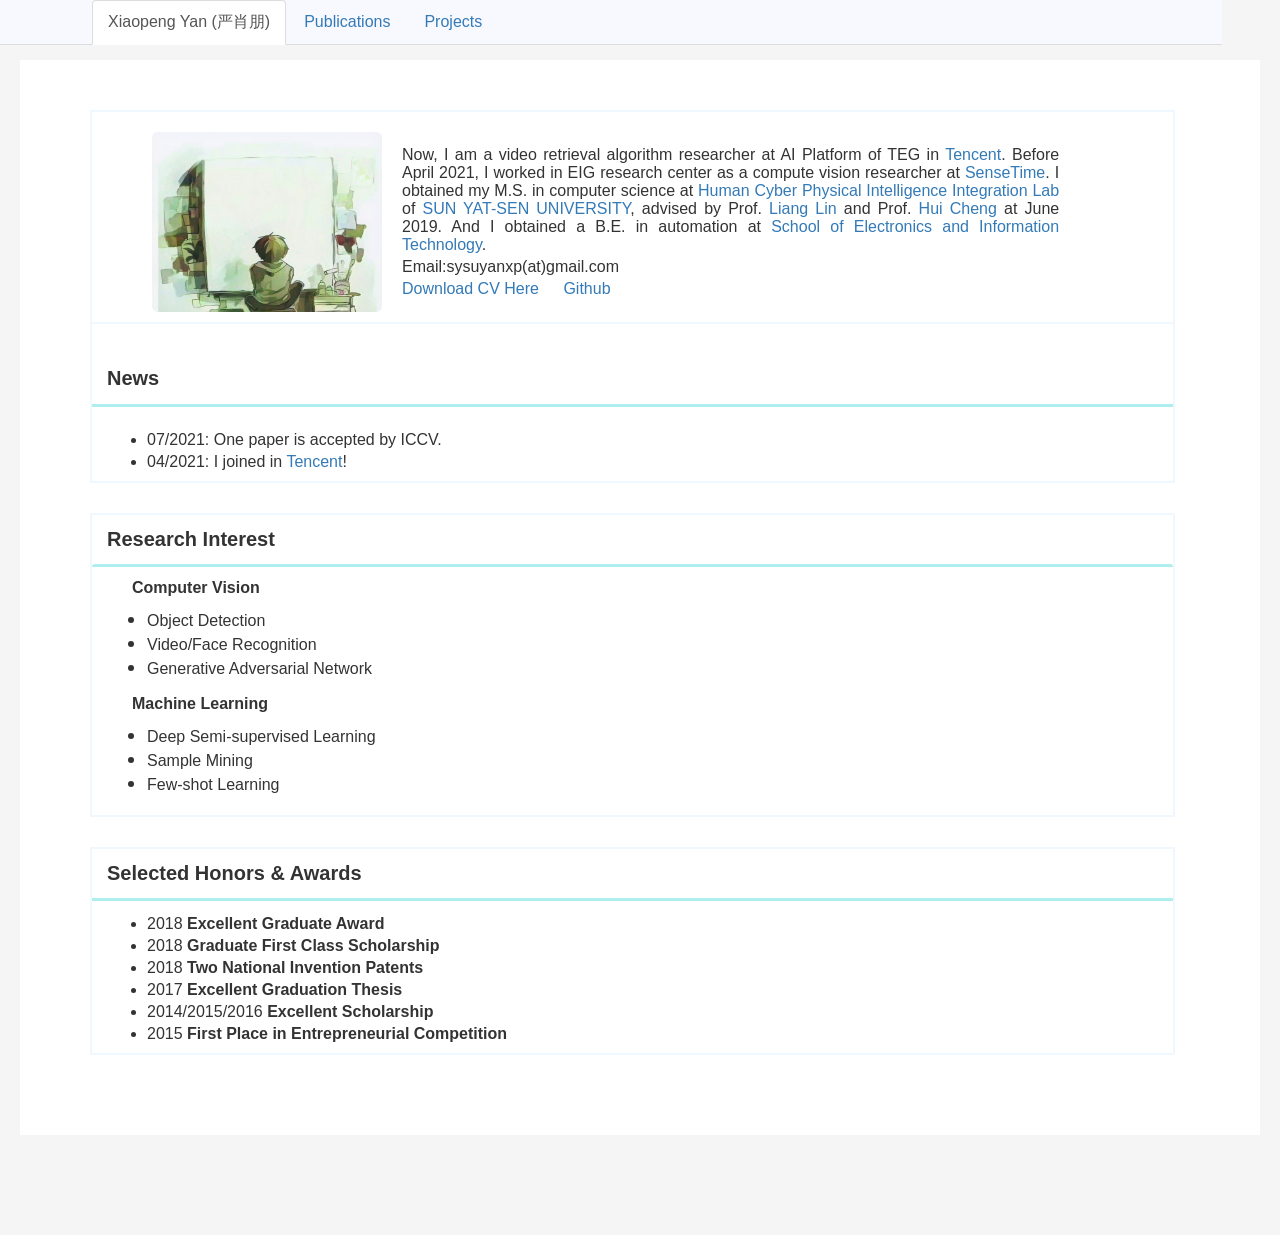
==== index.html @ 31ec078e "Update index.html" ====
<!DOCTYPE html>
<!-- saved from url=(0051)http://getbootstrap.com/examples/navbar-fixed-top/# -->
<html>
<head>
<meta http-equiv="Content-Type" content="text/html; charset=utf-8">
<meta name="baidu-site-verification" content="codeva-Ey59HhZwY2" />
<title>Xiaopeng Yan (严肖朋) | 中山大学 </title>
<meta name="description" content="Xiaopeng Yan's Homepage">
 <meta name="keyword" content="严肖朋,Xiaopeng Yan,yanxp,yan xiaopeng">

<link rel="stylesheet" href="bootstrap/css/bootstrap.min.css">
<link rel="stylesheet" href="bootstrap/css/bootstrap.css">
<script src="jquery/jquery-1.9.1.min.js"></script>
<script type="text/javascript" src="bootstrap/js/bootstrap.js"></script>

<style type="text/css">  

body {
            font-family: Geneva, Arial, Helvetica, sans-serif;
            font-size: 16px;
            background-color: #f5f5f5;
        }



.Bar_Div{
	background-color: #F8F8FF; position: fixed; z-index: 99; width: 100%; margin-left: -10%;
}

p{
	text-align:justify; 
}

.panel-heading {
	font-family: Geneva, Arial, Helvetica, sans-serif;
    color: inherit;
    font-weight: 600;
    
    font-size: 20px;
 }
 .second-heading {
	font-family: Geneva, Arial, Helvetica, sans-serif;
    color: inherit;
    font-weight: 550;
    font-size: 16px;
    margin-bottom: 10px;
 }
 .Text-context {
	font-family: Geneva, Arial, Helvetica, sans-serif;
    color: inherit;
    font-weight: 500;
    font-size: 16px;
	
	line-height: 18px;
	margin:4px auto 0 auto;
 }
 
 .li_style{
	line-height:18px;
	
 }

</style>
<script>
var _hmt = _hmt || [];
(function() {
  var hm = document.createElement("script");
  hm.src = "https://hm.baidu.com/hm.js?98402e3a332476e31e16060029bd8945";
  var s = document.getElementsByTagName("script")[0]; 
  s.parentNode.insertBefore(hm, s);
})();
</script>
</head>
<body>



<div class="container">
	<!-- 导航栏 -->
	<div class="Bar_Div">
		<ul class="nav nav-tabs" >
			<li id='nav-bar-1' style="width: 150px; ">&nbsp&nbsp&nbsp&nbsp</li>
			<li id='nav-bar-1' class="active"><a href="index.html"> Xiaopeng Yan (严肖朋) </a></li>
			<li id='nav-bar-2' class=""><a href="Publication.html">Publications</a></li>
			<li id='nav-bar-3' class=""><a href="Project.html">Projects</a></li>
		</ul>
	</div>
	
	<div class="row clearfix" style=" background-color: white;margin:60px -50px 100px -50px;">
		<div class="col-md-12 column" style=" background-color: white;padding:50px 100px 50px 50px;">
			
			<div class="row clearfix" style="margin-left:20px; margin-bottom:30px; float: left; border: solid 2px #F0F8FF;">
				
				<div class="col-md-12 column" style="float: left;">
					
					</ul>
					<ul style="float: left; margin-top:20px;">
						<li style="list-style-type: none; float: left; margin-left: 5px;">
						<img src="./imgs/yanxp_pic_1.jpg" 
						     class="img-rounded" style="width: 230px; height: 180px;">
						</li>
						<li style="list-style-type: none; float: left;width:65%;margin-left: 20px;margin-top: 10px;">
						<p class="Text-context">
						 Now, I am a video retrieval algorithm researcher at AI Platform of TEG in <a href="https://www.tencent.com/">Tencent</a>. Before April 2021, I worked in EIG research center as a compute vision researcher at <a href="https://www.sensetime.com/">SenseTime</a>. I obtained my M.S. in computer science at <a href="http://www.sysu-hcp.net/home/">Human Cyber Physical Intelligence Integration Lab</a> of <a href="http://www.sysu.edu.cn" > SUN YAT-SEN UNIVERSITY</a>, advised by Prof. <a href="http://www.linliang.net/">Liang Lin</a> and Prof. <a href="http://sdcs.sysu.edu.cn/content/2504">Hui Cheng</a> at June 2019. And I obtained a B.E. in automation at <a href="http://seit.sysu.edu.cn/">School of Electronics and Information Technology</a>.
						</p>
						<p class="Text-context">Email:sysuyanxp(at)gmail.com</p>
						<!-- <p class="Text-context">Email: zhurui10(at)jd.com</p> -->
						<p class="Text-context">
						<a href="./files/CV_XiaopengYan.pdf"><span>Download CV Here</span></a>
						<a href="https://github.com/yanxp"><span style="margin-left: 20px;">Github</span></a>
						</p>
						</li>
					</ul>
				</div>
			</div>
			
			<!-- News -->
			<div class="row clearfix" style="margin-left:20px; margin-bottom:30px;  border: solid 2px #F0F8FF;">
				<div class="col-md-12 column panel-heading" style="width: 930px;">News</div>
				
				<div class="col-md-12 column" style=" border-top:3px solid #AFEEEE;">
					<ul style="float: left; margin-top:20px;">

						<li class="li_style"><p class="Text-context" >07/2021: One paper is accepted by ICCV.</li>
						<li class="li_style"><p class="Text-context" >04/2021: I joined in  <a href="www.tencent.com"> Tencent</a>!</li>

					</ul>
					
				</div>
			</div>
			
			<!-- Research Interest -->
			<div class="row clearfix" style="margin-left:20px; margin-bottom:30px; border: solid 2px #F0F8FF;">
				<div class="col-md-12 column panel-heading" style="width: 930px;">Research Interest</div>
				
				<div class="col-md-12 column panel-heading" style=" border-top:3px solid #AFEEEE;">
				
					<ul>
					<!-- Computer Vision -->
						<p class="second-heading" style="margin-left: -15px;">Computer Vision</p>
						<li class="li_style"><p class="Text-context">Object Detection</p></li>
						<li class="li_style"><p class="Text-context">Video/Face Recognition</p></li>
						<li class="li_style"><p class="Text-context">Generative Adversarial Network</p></li>
					</ul>
					<!-- Machine Learning -->
					<ul style="margin-top: -20px;">
						<p class="second-heading" style="margin-top:35px; margin-left: -15px;">Machine Learning</p>
						<li class="li_style"><p class="Text-context">Deep Semi-supervised Learning</p></li>
						<li class="li_style"><p class="Text-context">Sample Mining</p></li>
						<li class="li_style"><p class="Text-context">Few-shot Learning</p></li>
					</ul>
				</div>
			</div>
			
			
			
			<!-- Selected Honors & Awards -->
			<div class="row clearfix" style="margin-left:20px; margin-bottom:30px; border: solid 2px #F0F8FF;">
				<div class="col-md-12 column panel-heading" style="width: 930px;">Selected Honors & Awards</div>
				
				<div class="col-md-12 column" style=" border-top:3px solid #AFEEEE;">
					<ul style="float: left;margin-top: 10px;">
			
						<li class="li_style"><p class="Text-context" >2018 <b>Excellent Graduate Award</b></p></li>
						<li class="li_style"><p class="Text-context" >2018 <b>Graduate First Class Scholarship</b></p></li>
						<li class="li_style"><p class="Text-context" >2018 <b>Two National Invention Patents</b></p></li>
						<li class="li_style"><p class="Text-context" >2017 <b>Excellent Graduation Thesis</b></p></li>
						<li class="li_style"><p class="Text-context" >2014/2015/2016 <b>Excellent Scholarship</b></p></li>	
						<li class="li_style"><p class="Text-context" >2015 <b>First Place in Entrepreneurial Competition</b></p></li>	

					</ul>
				</div>
			</div>
			
		</div>
	</div>
</div>

</body>
</html>
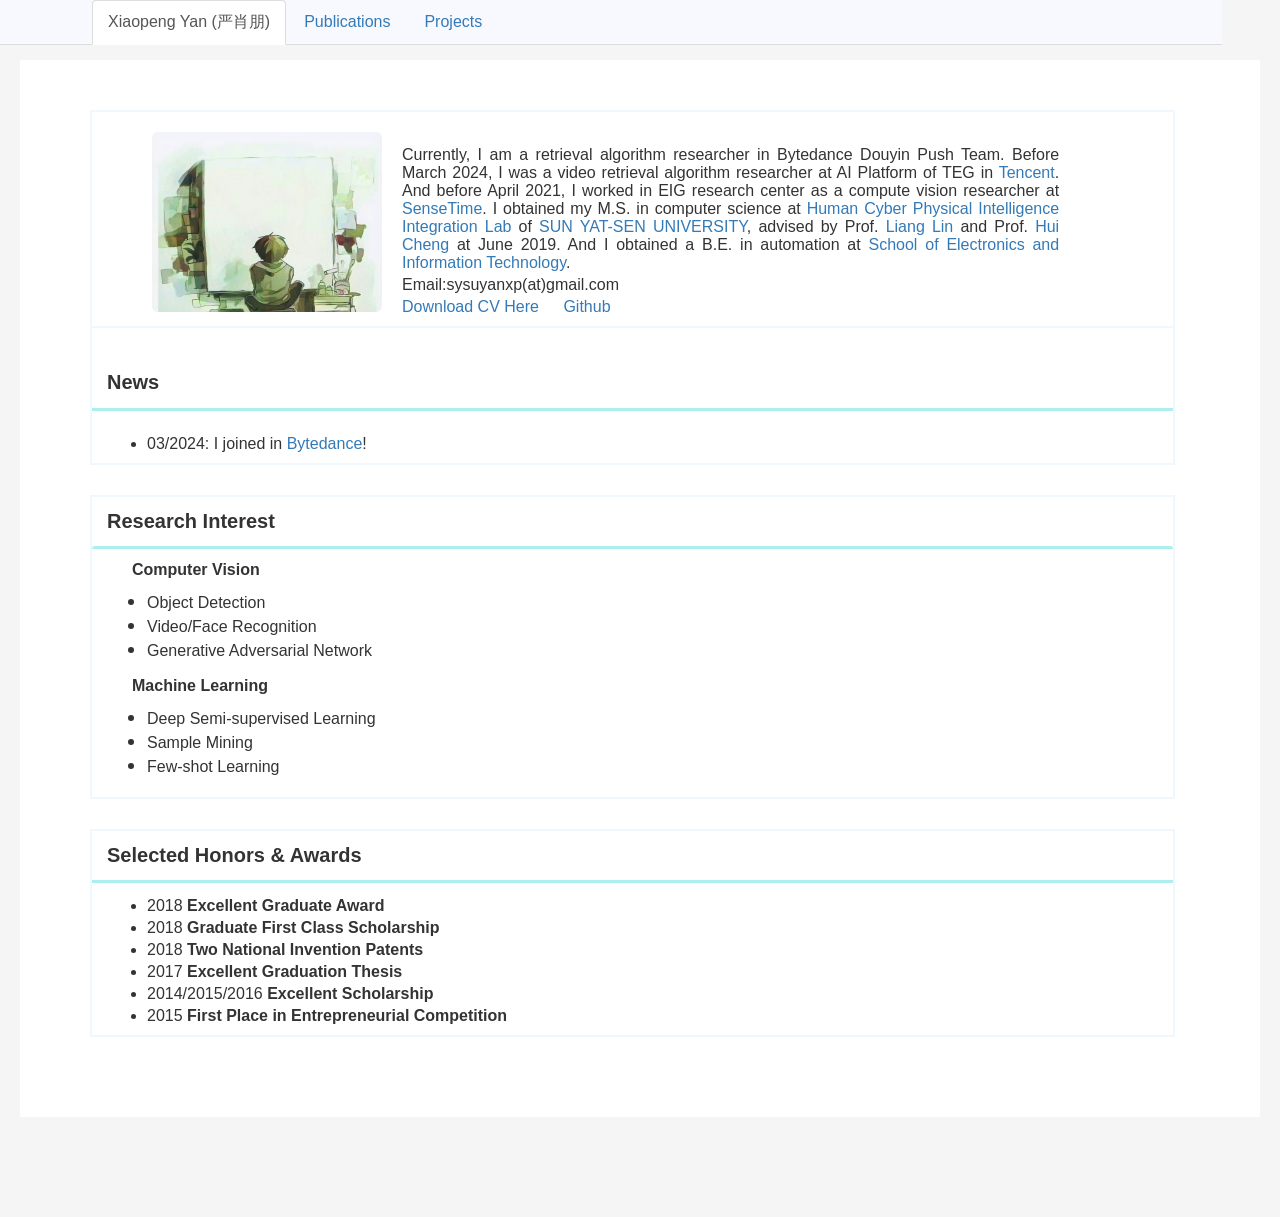
==== commit fc77aafb: "bytedance" ====
--- a/index.html
+++ b/index.html
@@ -102,7 +102,7 @@
 						</li>
 						<li style="list-style-type: none; float: left;width:65%;margin-left: 20px;margin-top: 10px;">
 						<p class="Text-context">
-						 Now, I am a video retrieval algorithm researcher at AI Platform of TEG in <a href="https://www.tencent.com/">Tencent</a>. Before April 2021, I worked in EIG research center as a compute vision researcher at <a href="https://www.sensetime.com/">SenseTime</a>. I obtained my M.S. in computer science at <a href="http://www.sysu-hcp.net/home/">Human Cyber Physical Intelligence Integration Lab</a> of <a href="http://www.sysu.edu.cn" > SUN YAT-SEN UNIVERSITY</a>, advised by Prof. <a href="http://www.linliang.net/">Liang Lin</a> and Prof. <a href="http://sdcs.sysu.edu.cn/content/2504">Hui Cheng</a> at June 2019. And I obtained a B.E. in automation at <a href="http://seit.sysu.edu.cn/">School of Electronics and Information Technology</a>.
+						 Currently, I am a retrieval algorithm researcher in Bytedance Douyin Push Team.  Before March 2024, I was a video retrieval algorithm researcher at AI Platform of TEG in <a href="https://www.tencent.com/">Tencent</a>. And before April 2021, I worked in EIG research center as a compute vision researcher at <a href="https://www.sensetime.com/">SenseTime</a>. I obtained my M.S. in computer science at <a href="http://www.sysu-hcp.net/home/">Human Cyber Physical Intelligence Integration Lab</a> of <a href="http://www.sysu.edu.cn" > SUN YAT-SEN UNIVERSITY</a>, advised by Prof. <a href="http://www.linliang.net/">Liang Lin</a> and Prof. <a href="http://sdcs.sysu.edu.cn/content/2504">Hui Cheng</a> at June 2019. And I obtained a B.E. in automation at <a href="http://seit.sysu.edu.cn/">School of Electronics and Information Technology</a>.
 						</p>
 						<p class="Text-context">Email:sysuyanxp(at)gmail.com</p>
 						<!-- <p class="Text-context">Email: zhurui10(at)jd.com</p> -->
@@ -122,8 +122,7 @@
 				<div class="col-md-12 column" style=" border-top:3px solid #AFEEEE;">
 					<ul style="float: left; margin-top:20px;">
 
-						<li class="li_style"><p class="Text-context" >07/2021: One paper is accepted by ICCV.</li>
-						<li class="li_style"><p class="Text-context" >04/2021: I joined in  <a href="www.tencent.com"> Tencent</a>!</li>
+						<li class="li_style"><p class="Text-context" >03/2024: I joined in  <a href="www.tencent.com"> Bytedance</a>!</li>
 
 					</ul>
 					
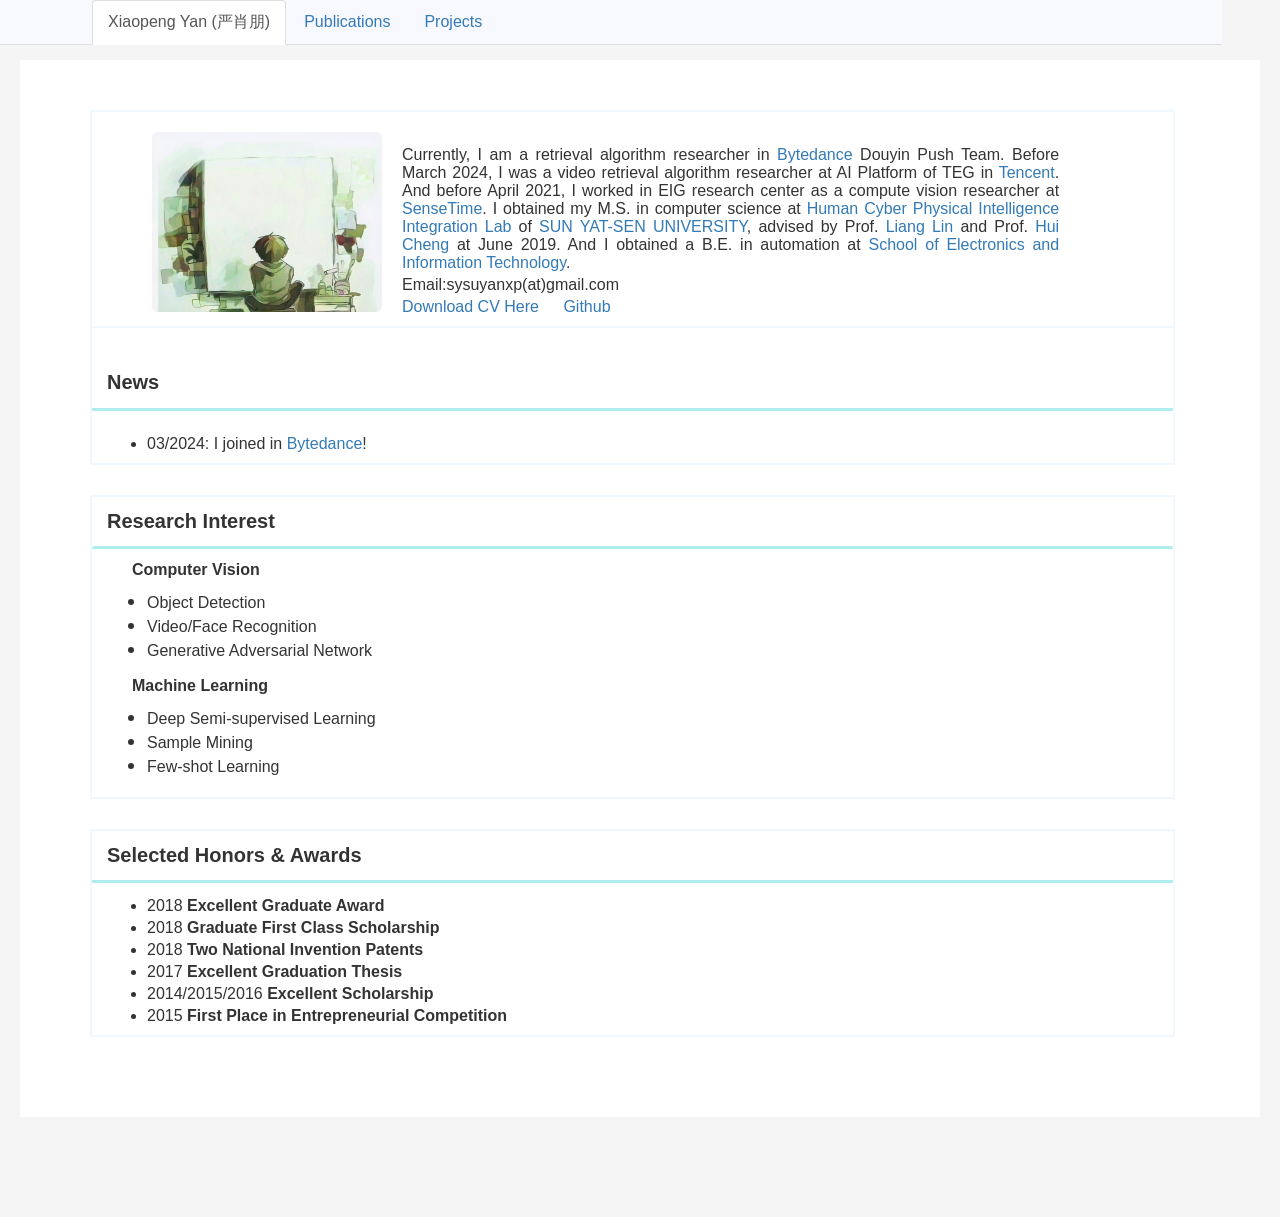
==== commit 93e58bb9: "Update index.html" ====
--- a/index.html
+++ b/index.html
@@ -102,7 +102,7 @@
 						</li>
 						<li style="list-style-type: none; float: left;width:65%;margin-left: 20px;margin-top: 10px;">
 						<p class="Text-context">
-						 Currently, I am a retrieval algorithm researcher in Bytedance Douyin Push Team.  Before March 2024, I was a video retrieval algorithm researcher at AI Platform of TEG in <a href="https://www.tencent.com/">Tencent</a>. And before April 2021, I worked in EIG research center as a compute vision researcher at <a href="https://www.sensetime.com/">SenseTime</a>. I obtained my M.S. in computer science at <a href="http://www.sysu-hcp.net/home/">Human Cyber Physical Intelligence Integration Lab</a> of <a href="http://www.sysu.edu.cn" > SUN YAT-SEN UNIVERSITY</a>, advised by Prof. <a href="http://www.linliang.net/">Liang Lin</a> and Prof. <a href="http://sdcs.sysu.edu.cn/content/2504">Hui Cheng</a> at June 2019. And I obtained a B.E. in automation at <a href="http://seit.sysu.edu.cn/">School of Electronics and Information Technology</a>.
+						 Currently, I am a retrieval algorithm researcher in <a href="https://www.bytedance.com/">Bytedance</a> Douyin Push Team.  Before March 2024, I was a video retrieval algorithm researcher at AI Platform of TEG in <a href="https://www.tencent.com/">Tencent</a>. And before April 2021, I worked in EIG research center as a compute vision researcher at <a href="https://www.sensetime.com/">SenseTime</a>. I obtained my M.S. in computer science at <a href="http://www.sysu-hcp.net/home/">Human Cyber Physical Intelligence Integration Lab</a> of <a href="http://www.sysu.edu.cn" > SUN YAT-SEN UNIVERSITY</a>, advised by Prof. <a href="http://www.linliang.net/">Liang Lin</a> and Prof. <a href="http://sdcs.sysu.edu.cn/content/2504">Hui Cheng</a> at June 2019. And I obtained a B.E. in automation at <a href="http://seit.sysu.edu.cn/">School of Electronics and Information Technology</a>.
 						</p>
 						<p class="Text-context">Email:sysuyanxp(at)gmail.com</p>
 						<!-- <p class="Text-context">Email: zhurui10(at)jd.com</p> -->
@@ -122,7 +122,7 @@
 				<div class="col-md-12 column" style=" border-top:3px solid #AFEEEE;">
 					<ul style="float: left; margin-top:20px;">
 
-						<li class="li_style"><p class="Text-context" >03/2024: I joined in  <a href="www.tencent.com"> Bytedance</a>!</li>
+						<li class="li_style"><p class="Text-context" >03/2024: I joined in  <a href="https://www.bytedance.com/"> Bytedance</a>!</li>
 
 					</ul>
 					
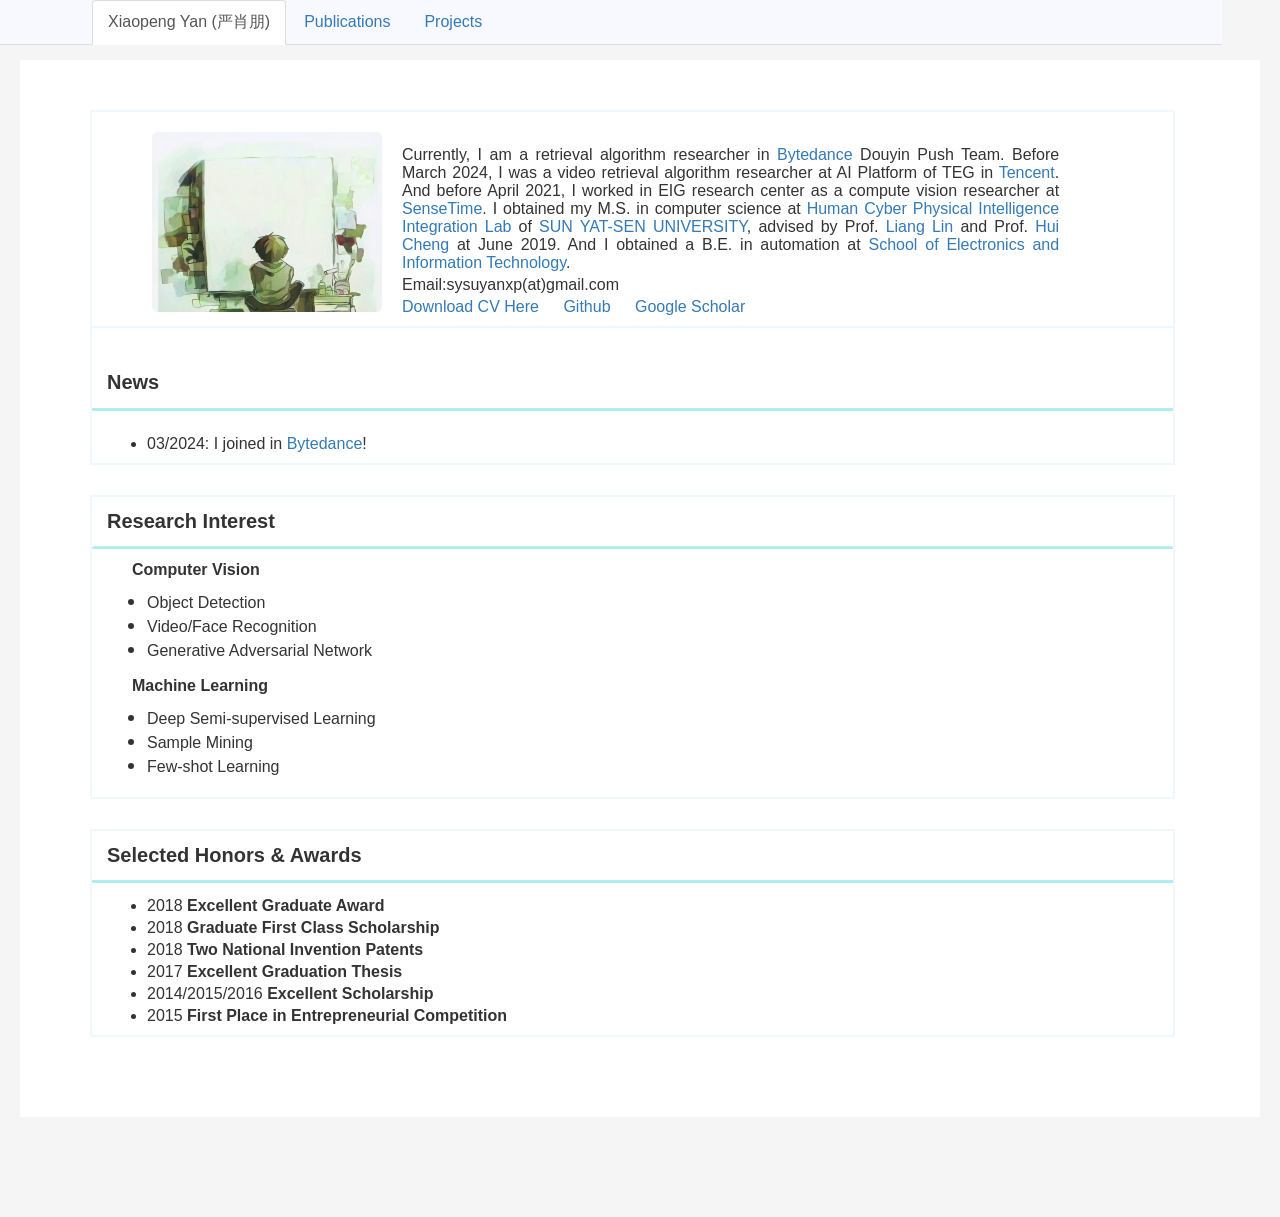
==== commit 9ec0c3fa: "Update index.html" ====
--- a/index.html
+++ b/index.html
@@ -109,6 +109,7 @@
 						<p class="Text-context">
 						<a href="./files/CV_XiaopengYan.pdf"><span>Download CV Here</span></a>
 						<a href="https://github.com/yanxp"><span style="margin-left: 20px;">Github</span></a>
+						<a href="https://scholar.google.com/citations?user=dwSBmqkAAAAJ&hl=zh-TW"><span style="margin-left: 20px;">Google Scholar</span></a>
 						</p>
 						</li>
 					</ul>
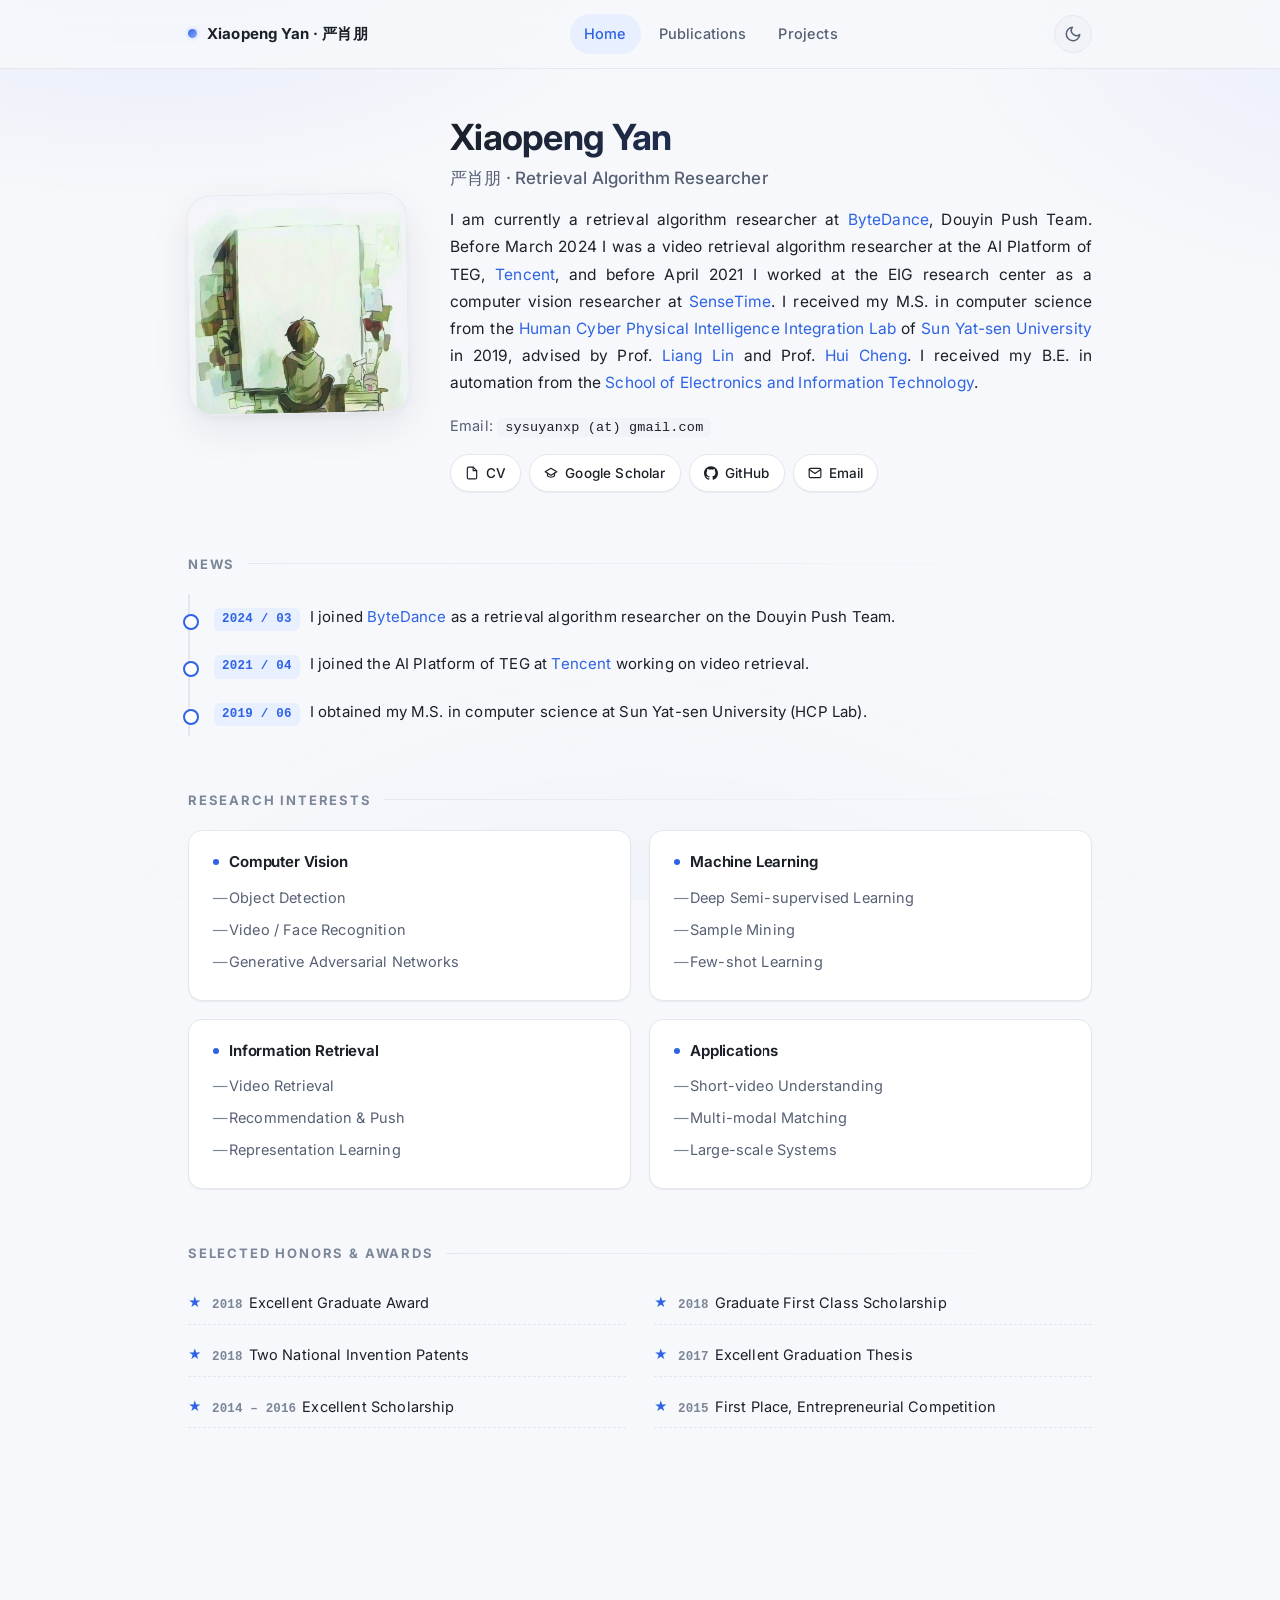
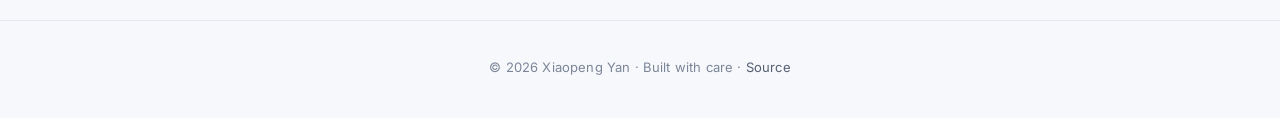
==== commit 1482c220: "Refactor: modernize homepage with responsive design, dark mode, consistent theme across pages Co-Aut" ====
--- a/index.html
+++ b/index.html
@@ -1,182 +1,161 @@
+<!DOCTYPE html>
+<html lang="en">
+<head>
+    <meta charset="utf-8">
+    <meta http-equiv="X-UA-Compatible" content="IE=edge">
+    <meta name="viewport" content="width=device-width, initial-scale=1, shrink-to-fit=no">
+    <meta name="baidu-site-verification" content="codeva-Ey59HhZwY2">
+    <title>Xiaopeng Yan (严肖朋) — Personal Homepage</title>
+    <meta name="description" content="Xiaopeng Yan (严肖朋) — Retrieval algorithm researcher at ByteDance. Homepage.">
+    <meta name="keyword" content="严肖朋,Xiaopeng Yan,yanxp,yan xiaopeng">
+    <meta property="og:title" content="Xiaopeng Yan (严肖朋)">
+    <meta property="og:description" content="Xiaopeng Yan's Homepage.">
+    <meta property="og:type" content="website">
 
-<!DOCTYPE html>
-<!-- saved from url=(0051)http://getbootstrap.com/examples/navbar-fixed-top/# -->
-<html>
-<head>
-<meta http-equiv="Content-Type" content="text/html; charset=utf-8">
-<meta name="baidu-site-verification" content="codeva-Ey59HhZwY2" />
-<title>Xiaopeng Yan (严肖朋) | 中山大学 </title>
-<meta name="description" content="Xiaopeng Yan's Homepage">
- <meta name="keyword" content="严肖朋,Xiaopeng Yan,yanxp,yan xiaopeng">
+    <link rel="preconnect" href="https://fonts.googleapis.com">
+    <link rel="preconnect" href="https://fonts.gstatic.com" crossorigin>
+    <link rel="stylesheet" href="https://fonts.googleapis.com/css2?family=Inter:wght@400;500;600;700&family=Source+Serif+4:wght@400;500;600&display=swap">
+    <link rel="stylesheet" href="./assets/css/style.css">
+    <script src="./assets/js/main.js"></script>
 
-<link rel="stylesheet" href="bootstrap/css/bootstrap.min.css">
-<link rel="stylesheet" href="bootstrap/css/bootstrap.css">
-<script src="jquery/jquery-1.9.1.min.js"></script>
-<script type="text/javascript" src="bootstrap/js/bootstrap.js"></script>
-
-<style type="text/css">  
-
-body {
-            font-family: Geneva, Arial, Helvetica, sans-serif;
-            font-size: 16px;
-            background-color: #f5f5f5;
-        }
-
-
-
-.Bar_Div{
-	background-color: #F8F8FF; position: fixed; z-index: 99; width: 100%; margin-left: -10%;
-}
-
-p{
-	text-align:justify; 
-}
-
-.panel-heading {
-	font-family: Geneva, Arial, Helvetica, sans-serif;
-    color: inherit;
-    font-weight: 600;
-    
-    font-size: 20px;
- }
- .second-heading {
-	font-family: Geneva, Arial, Helvetica, sans-serif;
-    color: inherit;
-    font-weight: 550;
-    font-size: 16px;
-    margin-bottom: 10px;
- }
- .Text-context {
-	font-family: Geneva, Arial, Helvetica, sans-serif;
-    color: inherit;
-    font-weight: 500;
-    font-size: 16px;
-	
-	line-height: 18px;
-	margin:4px auto 0 auto;
- }
- 
- .li_style{
-	line-height:18px;
-	
- }
-
-</style>
-<script>
-var _hmt = _hmt || [];
-(function() {
-  var hm = document.createElement("script");
-  hm.src = "https://hm.baidu.com/hm.js?98402e3a332476e31e16060029bd8945";
-  var s = document.getElementsByTagName("script")[0]; 
-  s.parentNode.insertBefore(hm, s);
-})();
-</script>
+    <script>
+        var _hmt = _hmt || [];
+        (function () {
+            var hm = document.createElement("script");
+            hm.src = "https://hm.baidu.com/hm.js?98402e3a332476e31e16060029bd8945";
+            var s = document.getElementsByTagName("script")[0];
+            s.parentNode.insertBefore(hm, s);
+        })();
+    </script>
 </head>
 <body>
+    <nav class="nav" aria-label="Primary">
+        <div class="nav-inner">
+            <a class="nav-brand" href="./index.html">
+                <span class="dot" aria-hidden="true"></span>
+                <span>Xiaopeng Yan · 严肖朋</span>
+            </a>
+            <ul class="nav-links">
+                <li><a href="./index.html" class="active">Home</a></li>
+                <li><a href="./Publication.html">Publications</a></li>
+                <li><a href="./Project.html">Projects</a></li>
+            </ul>
+            <div class="nav-right">
+                <button class="theme-toggle" type="button" aria-label="Toggle color theme" title="Toggle theme">
+                    <svg class="icon-moon" viewBox="0 0 24 24" fill="none" stroke="currentColor" stroke-width="2" stroke-linecap="round" stroke-linejoin="round"><path d="M21 12.79A9 9 0 1 1 11.21 3 7 7 0 0 0 21 12.79z"/></svg>
+                    <svg class="icon-sun" viewBox="0 0 24 24" fill="none" stroke="currentColor" stroke-width="2" stroke-linecap="round" stroke-linejoin="round"><circle cx="12" cy="12" r="4"/><path d="M12 2v2M12 20v2M4.93 4.93l1.41 1.41M17.66 17.66l1.41 1.41M2 12h2M20 12h2M4.93 19.07l1.41-1.41M17.66 6.34l1.41-1.41"/></svg>
+                </button>
+            </div>
+        </div>
+    </nav>
 
+    <main>
+        <!-- ================= Hero ================= -->
+        <section class="hero" aria-label="Introduction">
+            <img class="hero-avatar" src="./imgs/yanxp_pic_1.jpg" alt="Portrait of Xiaopeng Yan">
+            <div>
+                <h1 class="hero-name">Xiaopeng Yan</h1>
+                <div class="hero-subtitle">严肖朋 · Retrieval Algorithm Researcher</div>
+                <p class="hero-bio">
+                    I am currently a retrieval algorithm researcher at <a href="https://www.bytedance.com/">ByteDance</a>,
+                    Douyin Push Team. Before March 2024 I was a video retrieval algorithm researcher at the AI Platform
+                    of TEG, <a href="https://www.tencent.com/">Tencent</a>, and before April 2021 I worked at the EIG
+                    research center as a computer vision researcher at <a href="https://www.sensetime.com/">SenseTime</a>.
+                    I received my M.S. in computer science from the
+                    <a href="http://www.sysu-hcp.net/home/">Human Cyber Physical Intelligence Integration Lab</a>
+                    of <a href="http://www.sysu.edu.cn">Sun Yat-sen University</a> in 2019, advised by
+                    Prof. <a href="http://www.linliang.net/">Liang Lin</a> and
+                    Prof. <a href="http://sdcs.sysu.edu.cn/content/2504">Hui Cheng</a>. I received my B.E.
+                    in automation from the <a href="http://seit.sysu.edu.cn/">School of Electronics and Information Technology</a>.
+                </p>
+                <p class="hero-meta">Email: <code>sysuyanxp (at) gmail.com</code></p>
+                <div class="hero-links">
+                    <a class="chip" href="./files/CV_XiaopengYan.pdf">
+                        <svg viewBox="0 0 24 24" fill="none" stroke="currentColor" stroke-width="2" stroke-linecap="round" stroke-linejoin="round"><path d="M14 2H6a2 2 0 0 0-2 2v16a2 2 0 0 0 2 2h12a2 2 0 0 0 2-2V8z"/><polyline points="14 2 14 8 20 8"/></svg>
+                        CV
+                    </a>
+                    <a class="chip" href="https://scholar.google.com/citations?user=dwSBmqkAAAAJ&hl=zh-TW">
+                        <svg viewBox="0 0 24 24" fill="none" stroke="currentColor" stroke-width="2" stroke-linecap="round" stroke-linejoin="round"><path d="M22 10L12 4 2 10l10 6 10-6z"/><path d="M6 12v5c3 3 9 3 12 0v-5"/></svg>
+                        Google Scholar
+                    </a>
+                    <a class="chip" href="https://github.com/yanxp">
+                        <svg viewBox="0 0 24 24" fill="currentColor"><path d="M12 .297c-6.63 0-12 5.373-12 12 0 5.303 3.438 9.8 8.205 11.385.6.113.82-.258.82-.577 0-.285-.01-1.04-.015-2.04-3.338.724-4.042-1.61-4.042-1.61-.546-1.387-1.333-1.756-1.333-1.756-1.09-.745.084-.729.084-.729 1.205.084 1.838 1.236 1.838 1.236 1.07 1.835 2.809 1.305 3.495.998.108-.776.417-1.305.76-1.605-2.665-.305-5.466-1.335-5.466-5.93 0-1.31.465-2.38 1.235-3.22-.135-.303-.54-1.523.105-3.176 0 0 1.005-.322 3.3 1.23.96-.267 1.98-.399 3-.405 1.02.006 2.04.138 3 .405 2.28-1.552 3.285-1.23 3.285-1.23.645 1.653.24 2.873.12 3.176.765.84 1.23 1.91 1.23 3.22 0 4.61-2.805 5.625-5.475 5.92.42.36.81 1.096.81 2.22 0 1.606-.015 2.896-.015 3.286 0 .315.21.69.825.57C20.565 22.092 24 17.592 24 12.297c0-6.627-5.373-12-12-12"/></svg>
+                        GitHub
+                    </a>
+                    <a class="chip" href="mailto:sysuyanxp@gmail.com">
+                        <svg viewBox="0 0 24 24" fill="none" stroke="currentColor" stroke-width="2" stroke-linecap="round" stroke-linejoin="round"><path d="M4 4h16c1.1 0 2 .9 2 2v12c0 1.1-.9 2-2 2H4c-1.1 0-2-.9-2-2V6c0-1.1.9-2 2-2z"/><polyline points="22,6 12,13 2,6"/></svg>
+                        Email
+                    </a>
+                </div>
+            </div>
+        </section>
 
+        <!-- ================= News ================= -->
+        <section class="section" aria-labelledby="news-title">
+            <h2 class="section-title" id="news-title">News</h2>
+            <ul class="news">
+                <li><span class="date">2024 / 03</span>I joined <a href="https://www.bytedance.com/">ByteDance</a> as a retrieval algorithm researcher on the Douyin Push Team.</li>
+                <li><span class="date">2021 / 04</span>I joined the AI Platform of TEG at <a href="https://www.tencent.com/">Tencent</a> working on video retrieval.</li>
+                <li><span class="date">2019 / 06</span>I obtained my M.S. in computer science at Sun Yat-sen University (HCP Lab).</li>
+            </ul>
+        </section>
 
-<div class="container">
-	<!-- 导航栏 -->
-	<div class="Bar_Div">
-		<ul class="nav nav-tabs" >
-			<li id='nav-bar-1' style="width: 150px; ">&nbsp&nbsp&nbsp&nbsp</li>
-			<li id='nav-bar-1' class="active"><a href="index.html"> Xiaopeng Yan (严肖朋) </a></li>
-			<li id='nav-bar-2' class=""><a href="Publication.html">Publications</a></li>
-			<li id='nav-bar-3' class=""><a href="Project.html">Projects</a></li>
-		</ul>
-	</div>
-	
-	<div class="row clearfix" style=" background-color: white;margin:60px -50px 100px -50px;">
-		<div class="col-md-12 column" style=" background-color: white;padding:50px 100px 50px 50px;">
-			
-			<div class="row clearfix" style="margin-left:20px; margin-bottom:30px; float: left; border: solid 2px #F0F8FF;">
-				
-				<div class="col-md-12 column" style="float: left;">
-					
-					</ul>
-					<ul style="float: left; margin-top:20px;">
-						<li style="list-style-type: none; float: left; margin-left: 5px;">
-						<img src="./imgs/yanxp_pic_1.jpg" 
-						     class="img-rounded" style="width: 230px; height: 180px;">
-						</li>
-						<li style="list-style-type: none; float: left;width:65%;margin-left: 20px;margin-top: 10px;">
-						<p class="Text-context">
-						 Currently, I am a retrieval algorithm researcher in <a href="https://www.bytedance.com/">Bytedance</a> Douyin Push Team.  Before March 2024, I was a video retrieval algorithm researcher at AI Platform of TEG in <a href="https://www.tencent.com/">Tencent</a>. And before April 2021, I worked in EIG research center as a compute vision researcher at <a href="https://www.sensetime.com/">SenseTime</a>. I obtained my M.S. in computer science at <a href="http://www.sysu-hcp.net/home/">Human Cyber Physical Intelligence Integration Lab</a> of <a href="http://www.sysu.edu.cn" > SUN YAT-SEN UNIVERSITY</a>, advised by Prof. <a href="http://www.linliang.net/">Liang Lin</a> and Prof. <a href="http://sdcs.sysu.edu.cn/content/2504">Hui Cheng</a> at June 2019. And I obtained a B.E. in automation at <a href="http://seit.sysu.edu.cn/">School of Electronics and Information Technology</a>.
-						</p>
-						<p class="Text-context">Email:sysuyanxp(at)gmail.com</p>
-						<!-- <p class="Text-context">Email: zhurui10(at)jd.com</p> -->
-						<p class="Text-context">
-						<a href="./files/CV_XiaopengYan.pdf"><span>Download CV Here</span></a>
-						<a href="https://github.com/yanxp"><span style="margin-left: 20px;">Github</span></a>
-						<a href="https://scholar.google.com/citations?user=dwSBmqkAAAAJ&hl=zh-TW"><span style="margin-left: 20px;">Google Scholar</span></a>
-						</p>
-						</li>
-					</ul>
-				</div>
-			</div>
-			
-			<!-- News -->
-			<div class="row clearfix" style="margin-left:20px; margin-bottom:30px;  border: solid 2px #F0F8FF;">
-				<div class="col-md-12 column panel-heading" style="width: 930px;">News</div>
-				
-				<div class="col-md-12 column" style=" border-top:3px solid #AFEEEE;">
-					<ul style="float: left; margin-top:20px;">
+        <!-- ================= Research Interests ================= -->
+        <section class="section" aria-labelledby="interest-title">
+            <h2 class="section-title" id="interest-title">Research Interests</h2>
+            <div class="interests">
+                <div class="interest-card">
+                    <h3><span class="tag"></span>Computer Vision</h3>
+                    <ul>
+                        <li>Object Detection</li>
+                        <li>Video / Face Recognition</li>
+                        <li>Generative Adversarial Networks</li>
+                    </ul>
+                </div>
+                <div class="interest-card">
+                    <h3><span class="tag"></span>Machine Learning</h3>
+                    <ul>
+                        <li>Deep Semi-supervised Learning</li>
+                        <li>Sample Mining</li>
+                        <li>Few-shot Learning</li>
+                    </ul>
+                </div>
+                <div class="interest-card">
+                    <h3><span class="tag"></span>Information Retrieval</h3>
+                    <ul>
+                        <li>Video Retrieval</li>
+                        <li>Recommendation &amp; Push</li>
+                        <li>Representation Learning</li>
+                    </ul>
+                </div>
+                <div class="interest-card">
+                    <h3><span class="tag"></span>Applications</h3>
+                    <ul>
+                        <li>Short-video Understanding</li>
+                        <li>Multi-modal Matching</li>
+                        <li>Large-scale Systems</li>
+                    </ul>
+                </div>
+            </div>
+        </section>
 
-						<li class="li_style"><p class="Text-context" >03/2024: I joined in  <a href="https://www.bytedance.com/"> Bytedance</a>!</li>
+        <!-- ================= Honors ================= -->
+        <section class="section" aria-labelledby="honors-title">
+            <h2 class="section-title" id="honors-title">Selected Honors &amp; Awards</h2>
+            <ul class="awards">
+                <li><span class="year">2018</span>Excellent Graduate Award</li>
+                <li><span class="year">2018</span>Graduate First Class Scholarship</li>
+                <li><span class="year">2018</span>Two National Invention Patents</li>
+                <li><span class="year">2017</span>Excellent Graduation Thesis</li>
+                <li><span class="year">2014 – 2016</span>Excellent Scholarship</li>
+                <li><span class="year">2015</span>First Place, Entrepreneurial Competition</li>
+            </ul>
+        </section>
+    </main>
 
-					</ul>
-					
-				</div>
-			</div>
-			
-			<!-- Research Interest -->
-			<div class="row clearfix" style="margin-left:20px; margin-bottom:30px; border: solid 2px #F0F8FF;">
-				<div class="col-md-12 column panel-heading" style="width: 930px;">Research Interest</div>
-				
-				<div class="col-md-12 column panel-heading" style=" border-top:3px solid #AFEEEE;">
-				
-					<ul>
-					<!-- Computer Vision -->
-						<p class="second-heading" style="margin-left: -15px;">Computer Vision</p>
-						<li class="li_style"><p class="Text-context">Object Detection</p></li>
-						<li class="li_style"><p class="Text-context">Video/Face Recognition</p></li>
-						<li class="li_style"><p class="Text-context">Generative Adversarial Network</p></li>
-					</ul>
-					<!-- Machine Learning -->
-					<ul style="margin-top: -20px;">
-						<p class="second-heading" style="margin-top:35px; margin-left: -15px;">Machine Learning</p>
-						<li class="li_style"><p class="Text-context">Deep Semi-supervised Learning</p></li>
-						<li class="li_style"><p class="Text-context">Sample Mining</p></li>
-						<li class="li_style"><p class="Text-context">Few-shot Learning</p></li>
-					</ul>
-				</div>
-			</div>
-			
-			
-			
-			<!-- Selected Honors & Awards -->
-			<div class="row clearfix" style="margin-left:20px; margin-bottom:30px; border: solid 2px #F0F8FF;">
-				<div class="col-md-12 column panel-heading" style="width: 930px;">Selected Honors & Awards</div>
-				
-				<div class="col-md-12 column" style=" border-top:3px solid #AFEEEE;">
-					<ul style="float: left;margin-top: 10px;">
-			
-						<li class="li_style"><p class="Text-context" >2018 <b>Excellent Graduate Award</b></p></li>
-						<li class="li_style"><p class="Text-context" >2018 <b>Graduate First Class Scholarship</b></p></li>
-						<li class="li_style"><p class="Text-context" >2018 <b>Two National Invention Patents</b></p></li>
-						<li class="li_style"><p class="Text-context" >2017 <b>Excellent Graduation Thesis</b></p></li>
-						<li class="li_style"><p class="Text-context" >2014/2015/2016 <b>Excellent Scholarship</b></p></li>	
-						<li class="li_style"><p class="Text-context" >2015 <b>First Place in Entrepreneurial Competition</b></p></li>	
-
-					</ul>
-				</div>
-			</div>
-			
-		</div>
-	</div>
-</div>
-
+    <footer>
+        © <span id="year">2024</span> Xiaopeng Yan · Built with care · <a href="https://github.com/yanxp/yanxp.github.io">Source</a>
+        <script>document.getElementById('year').textContent = new Date().getFullYear();</script>
+    </footer>
 </body>
 </html>
-
--- a/assets/css/style.css
+++ b/assets/css/style.css
@@ -0,0 +1,791 @@
+/* =========================================================
+   Xiaopeng Yan — Personal Homepage
+   Modern, minimal, responsive academic theme.
+   ========================================================= */
+
+:root {
+    /* Palette — light */
+    --bg: #f7f8fb;
+    --bg-elev: #ffffff;
+    --bg-soft: #f1f3f8;
+    --fg: #1b1f27;
+    --fg-muted: #566074;
+    --fg-soft: #7b8698;
+    --border: #e4e7ee;
+    --border-strong: #cfd4e0;
+    --accent: #2d63e4;
+    --accent-soft: #e8efff;
+    --accent-hover: #1d4ac2;
+    --shadow-sm: 0 1px 2px rgba(20, 30, 60, 0.04), 0 1px 1px rgba(20, 30, 60, 0.03);
+    --shadow-md: 0 4px 16px rgba(20, 30, 60, 0.06), 0 2px 4px rgba(20, 30, 60, 0.04);
+    --shadow-lg: 0 14px 40px rgba(20, 30, 60, 0.08), 0 4px 10px rgba(20, 30, 60, 0.04);
+    --radius: 14px;
+    --radius-sm: 10px;
+    --radius-lg: 22px;
+    --font-sans: "Inter", -apple-system, BlinkMacSystemFont, "Segoe UI", "PingFang SC", "Hiragino Sans GB",
+        "Microsoft YaHei", Roboto, "Helvetica Neue", Arial, sans-serif;
+    --font-serif: "Source Serif 4", "Source Serif Pro", "IBM Plex Serif", Georgia, "Times New Roman", serif;
+    --max-w: 960px;
+    --transition: 220ms cubic-bezier(0.4, 0, 0.2, 1);
+}
+
+html[data-theme="dark"] {
+    --bg: #0f1117;
+    --bg-elev: #161923;
+    --bg-soft: #1c2030;
+    --fg: #e6e9f2;
+    --fg-muted: #a2acc1;
+    --fg-soft: #7a8397;
+    --border: #262b3a;
+    --border-strong: #343b50;
+    --accent: #6c93ff;
+    --accent-soft: #1d2743;
+    --accent-hover: #8caaff;
+    --shadow-sm: 0 1px 2px rgba(0, 0, 0, 0.4);
+    --shadow-md: 0 4px 16px rgba(0, 0, 0, 0.45), 0 2px 4px rgba(0, 0, 0, 0.3);
+    --shadow-lg: 0 18px 48px rgba(0, 0, 0, 0.55), 0 6px 14px rgba(0, 0, 0, 0.35);
+}
+
+* {
+    box-sizing: border-box;
+}
+
+html,
+body {
+    padding: 0;
+    margin: 0;
+}
+
+html {
+    scroll-behavior: smooth;
+    -webkit-text-size-adjust: 100%;
+}
+
+body {
+    background: var(--bg);
+    color: var(--fg);
+    font-family: var(--font-sans);
+    font-size: 16px;
+    line-height: 1.65;
+    letter-spacing: 0.01em;
+    -webkit-font-smoothing: antialiased;
+    -moz-osx-font-smoothing: grayscale;
+    min-height: 100vh;
+    overflow-x: hidden;
+    transition: background var(--transition), color var(--transition);
+}
+
+/* Subtle background ornament */
+body::before {
+    content: "";
+    position: fixed;
+    inset: 0;
+    z-index: -1;
+    background:
+        radial-gradient(900px 500px at 12% -10%, rgba(45, 99, 228, 0.10), transparent 60%),
+        radial-gradient(800px 500px at 110% 0%, rgba(111, 146, 255, 0.10), transparent 60%),
+        radial-gradient(1000px 700px at 50% 120%, rgba(45, 99, 228, 0.05), transparent 60%);
+    pointer-events: none;
+}
+
+html[data-theme="dark"] body::before {
+    background:
+        radial-gradient(900px 500px at 12% -10%, rgba(108, 147, 255, 0.16), transparent 60%),
+        radial-gradient(800px 500px at 110% 0%, rgba(108, 147, 255, 0.10), transparent 60%),
+        radial-gradient(1000px 700px at 50% 120%, rgba(108, 147, 255, 0.08), transparent 60%);
+}
+
+a {
+    color: var(--accent);
+    text-decoration: none;
+    transition: color var(--transition);
+}
+
+a:hover {
+    color: var(--accent-hover);
+    text-decoration: underline;
+    text-underline-offset: 3px;
+    text-decoration-thickness: 1.5px;
+}
+
+p {
+    margin: 0 0 0.75em;
+    text-align: justify;
+    hyphens: auto;
+}
+
+h1, h2, h3, h4 {
+    font-family: var(--font-sans);
+    color: var(--fg);
+    line-height: 1.25;
+    margin: 0 0 0.5em;
+    font-weight: 650;
+    letter-spacing: -0.01em;
+}
+
+img {
+    max-width: 100%;
+    height: auto;
+}
+
+/* =============== Navbar =============== */
+.nav {
+    position: sticky;
+    top: 0;
+    z-index: 50;
+    backdrop-filter: saturate(180%) blur(14px);
+    -webkit-backdrop-filter: saturate(180%) blur(14px);
+    background: color-mix(in srgb, var(--bg) 82%, transparent);
+    border-bottom: 1px solid var(--border);
+    transition: background var(--transition), border-color var(--transition);
+}
+
+.nav-inner {
+    max-width: var(--max-w);
+    margin: 0 auto;
+    padding: 14px 28px;
+    display: flex;
+    align-items: center;
+    justify-content: space-between;
+    gap: 20px;
+}
+
+.nav-brand {
+    font-weight: 700;
+    font-size: 15px;
+    color: var(--fg);
+    letter-spacing: 0.01em;
+    display: inline-flex;
+    align-items: center;
+    gap: 10px;
+}
+
+.nav-brand .dot {
+    width: 9px;
+    height: 9px;
+    border-radius: 50%;
+    background: linear-gradient(135deg, var(--accent), #8caaff);
+    box-shadow: 0 0 0 3px var(--accent-soft);
+}
+
+.nav-brand:hover {
+    color: var(--fg);
+    text-decoration: none;
+}
+
+.nav-links {
+    display: flex;
+    align-items: center;
+    gap: 4px;
+    list-style: none;
+    margin: 0;
+    padding: 0;
+}
+
+.nav-links a {
+    display: inline-block;
+    color: var(--fg-muted);
+    font-size: 14.5px;
+    font-weight: 500;
+    padding: 8px 14px;
+    border-radius: 999px;
+    transition: color var(--transition), background var(--transition);
+}
+
+.nav-links a:hover {
+    color: var(--fg);
+    background: var(--bg-soft);
+    text-decoration: none;
+}
+
+.nav-links a.active {
+    color: var(--accent);
+    background: var(--accent-soft);
+}
+
+.nav-right {
+    display: flex;
+    align-items: center;
+    gap: 6px;
+}
+
+.theme-toggle {
+    cursor: pointer;
+    width: 38px;
+    height: 38px;
+    display: inline-flex;
+    align-items: center;
+    justify-content: center;
+    border-radius: 999px;
+    background: var(--bg-soft);
+    border: 1px solid var(--border);
+    color: var(--fg-muted);
+    transition: all var(--transition);
+}
+
+.theme-toggle:hover {
+    color: var(--fg);
+    background: var(--bg-elev);
+    transform: translateY(-1px);
+}
+
+.theme-toggle svg {
+    width: 18px;
+    height: 18px;
+}
+
+.theme-toggle .icon-sun { display: none; }
+.theme-toggle .icon-moon { display: block; }
+html[data-theme="dark"] .theme-toggle .icon-sun { display: block; }
+html[data-theme="dark"] .theme-toggle .icon-moon { display: none; }
+
+/* =============== Layout =============== */
+main {
+    max-width: var(--max-w);
+    margin: 0 auto;
+    padding: 48px 28px 96px;
+}
+
+.section {
+    margin-bottom: 56px;
+}
+
+.section-title {
+    font-size: 13px;
+    font-weight: 700;
+    letter-spacing: 0.14em;
+    text-transform: uppercase;
+    color: var(--fg-soft);
+    margin-bottom: 22px;
+    display: flex;
+    align-items: center;
+    gap: 12px;
+}
+
+.section-title::after {
+    content: "";
+    flex: 1;
+    height: 1px;
+    background: linear-gradient(to right, var(--border), transparent);
+}
+
+/* =============== Hero =============== */
+.hero {
+    display: grid;
+    grid-template-columns: 220px 1fr;
+    gap: 42px;
+    align-items: center;
+    margin-bottom: 64px;
+}
+
+.hero-avatar {
+    width: 220px;
+    height: 220px;
+    border-radius: 24px;
+    object-fit: cover;
+    box-shadow: var(--shadow-lg);
+    border: 1px solid var(--border);
+    transform: rotate(-1deg);
+    transition: transform var(--transition), box-shadow var(--transition);
+}
+
+.hero-avatar:hover {
+    transform: rotate(0deg) scale(1.02);
+}
+
+.hero-name {
+    font-size: 36px;
+    font-weight: 700;
+    letter-spacing: -0.02em;
+    line-height: 1.15;
+    margin: 0 0 6px;
+    background: linear-gradient(135deg, var(--fg) 0%, var(--accent) 180%);
+    -webkit-background-clip: text;
+    background-clip: text;
+    -webkit-text-fill-color: transparent;
+}
+
+.hero-subtitle {
+    color: var(--fg-muted);
+    font-size: 17px;
+    font-weight: 500;
+    margin-bottom: 14px;
+}
+
+.hero-bio {
+    color: var(--fg);
+    font-size: 15.5px;
+    line-height: 1.75;
+    margin-bottom: 18px;
+}
+
+.hero-meta {
+    color: var(--fg-muted);
+    font-size: 14.5px;
+    margin: 0 0 14px;
+}
+
+.hero-meta code {
+    font-family: "SF Mono", Menlo, Consolas, monospace;
+    background: var(--bg-soft);
+    padding: 2px 8px;
+    border-radius: 6px;
+    font-size: 13.5px;
+    color: var(--fg);
+}
+
+.hero-links {
+    display: flex;
+    flex-wrap: wrap;
+    gap: 8px;
+    margin-top: 6px;
+}
+
+.chip {
+    display: inline-flex;
+    align-items: center;
+    gap: 7px;
+    padding: 7px 14px;
+    border-radius: 999px;
+    font-size: 13.5px;
+    font-weight: 500;
+    color: var(--fg);
+    background: var(--bg-elev);
+    border: 1px solid var(--border);
+    transition: all var(--transition);
+    box-shadow: var(--shadow-sm);
+}
+
+.chip:hover {
+    color: var(--accent);
+    border-color: var(--accent);
+    text-decoration: none;
+    transform: translateY(-1px);
+    box-shadow: var(--shadow-md);
+}
+
+.chip svg {
+    width: 14px;
+    height: 14px;
+}
+
+/* =============== News list =============== */
+.news {
+    list-style: none;
+    margin: 0;
+    padding: 0;
+    border-left: 2px solid var(--border);
+}
+
+.news li {
+    position: relative;
+    padding: 10px 0 10px 24px;
+    color: var(--fg);
+    font-size: 15px;
+    line-height: 1.7;
+}
+
+.news li::before {
+    content: "";
+    position: absolute;
+    left: -7px;
+    top: 20px;
+    width: 12px;
+    height: 12px;
+    border-radius: 50%;
+    background: var(--bg-elev);
+    border: 2px solid var(--accent);
+}
+
+.news .date {
+    display: inline-block;
+    font-family: "SF Mono", Menlo, Consolas, monospace;
+    font-size: 12.5px;
+    font-weight: 600;
+    color: var(--accent);
+    background: var(--accent-soft);
+    padding: 1px 8px;
+    border-radius: 6px;
+    margin-right: 10px;
+    letter-spacing: 0.02em;
+}
+
+/* =============== Interests grid =============== */
+.interests {
+    display: grid;
+    grid-template-columns: repeat(2, minmax(0, 1fr));
+    gap: 18px;
+}
+
+.interest-card {
+    background: var(--bg-elev);
+    border: 1px solid var(--border);
+    border-radius: var(--radius);
+    padding: 22px 24px;
+    box-shadow: var(--shadow-sm);
+    transition: transform var(--transition), box-shadow var(--transition), border-color var(--transition);
+}
+
+.interest-card:hover {
+    transform: translateY(-2px);
+    box-shadow: var(--shadow-md);
+    border-color: var(--border-strong);
+}
+
+.interest-card h3 {
+    font-size: 15px;
+    font-weight: 650;
+    margin: 0 0 10px;
+    color: var(--fg);
+    display: flex;
+    align-items: center;
+    gap: 10px;
+}
+
+.interest-card h3 .tag {
+    display: inline-block;
+    width: 6px;
+    height: 6px;
+    border-radius: 50%;
+    background: var(--accent);
+}
+
+.interest-card ul {
+    margin: 0;
+    padding: 0;
+    list-style: none;
+}
+
+.interest-card li {
+    font-size: 14.5px;
+    color: var(--fg-muted);
+    padding: 4px 0;
+    padding-left: 16px;
+    position: relative;
+}
+
+.interest-card li::before {
+    content: "—";
+    position: absolute;
+    left: 0;
+    color: var(--fg-soft);
+}
+
+/* =============== Awards =============== */
+.awards {
+    list-style: none;
+    margin: 0;
+    padding: 0;
+    display: grid;
+    grid-template-columns: repeat(2, minmax(0, 1fr));
+    gap: 10px 28px;
+}
+
+.awards li {
+    font-size: 14.5px;
+    color: var(--fg);
+    padding: 8px 0;
+    padding-left: 24px;
+    position: relative;
+    border-bottom: 1px dashed var(--border);
+}
+
+.awards li::before {
+    content: "★";
+    position: absolute;
+    left: 0;
+    color: var(--accent);
+    font-size: 13px;
+    top: 9px;
+}
+
+.awards li .year {
+    color: var(--fg-soft);
+    font-family: "SF Mono", Menlo, Consolas, monospace;
+    font-size: 12.5px;
+    font-weight: 600;
+    margin-right: 6px;
+}
+
+/* =============== Publications =============== */
+.pub-subhead {
+    font-size: 16px;
+    font-weight: 650;
+    color: var(--fg);
+    margin: 32px 0 14px;
+    display: flex;
+    align-items: center;
+    gap: 12px;
+}
+
+.pub-subhead:first-child {
+    margin-top: 0;
+}
+
+.pub-subhead .count {
+    font-size: 12px;
+    color: var(--fg-soft);
+    background: var(--bg-soft);
+    padding: 2px 8px;
+    border-radius: 999px;
+    font-weight: 500;
+}
+
+.pub-list {
+    list-style: none;
+    margin: 0;
+    padding: 0;
+    display: flex;
+    flex-direction: column;
+    gap: 18px;
+}
+
+.pub {
+    display: grid;
+    grid-template-columns: 180px 1fr;
+    gap: 22px;
+    padding: 20px;
+    background: var(--bg-elev);
+    border: 1px solid var(--border);
+    border-radius: var(--radius);
+    box-shadow: var(--shadow-sm);
+    transition: transform var(--transition), box-shadow var(--transition), border-color var(--transition);
+}
+
+.pub:hover {
+    transform: translateY(-2px);
+    box-shadow: var(--shadow-md);
+    border-color: var(--border-strong);
+}
+
+.pub-img {
+    width: 100%;
+    aspect-ratio: 16 / 10;
+    object-fit: cover;
+    border-radius: var(--radius-sm);
+    background: var(--bg-soft);
+    border: 1px solid var(--border);
+}
+
+.pub-body {
+    min-width: 0;
+}
+
+.pub-title {
+    font-size: 15.5px;
+    font-weight: 650;
+    color: var(--fg);
+    margin: 0 0 6px;
+    line-height: 1.4;
+}
+
+.pub-authors {
+    font-size: 14px;
+    color: var(--fg-muted);
+    margin: 0 0 4px;
+    line-height: 1.55;
+}
+
+.pub-authors .me {
+    color: var(--fg);
+    font-weight: 650;
+}
+
+.pub-venue {
+    font-size: 13.5px;
+    color: var(--fg-soft);
+    margin: 0 0 10px;
+    line-height: 1.5;
+}
+
+.pub-venue .badge {
+    display: inline-block;
+    font-family: inherit;
+    font-size: 11.5px;
+    font-weight: 700;
+    letter-spacing: 0.05em;
+    padding: 2px 8px;
+    border-radius: 6px;
+    background: var(--accent-soft);
+    color: var(--accent);
+    margin-right: 6px;
+    text-transform: uppercase;
+}
+
+.pub-links {
+    display: flex;
+    flex-wrap: wrap;
+    gap: 6px;
+    margin-top: 8px;
+}
+
+.pub-links a {
+    display: inline-block;
+    font-size: 12.5px;
+    font-weight: 600;
+    padding: 4px 10px;
+    border-radius: 7px;
+    background: var(--bg-soft);
+    color: var(--fg-muted);
+    border: 1px solid var(--border);
+    transition: all var(--transition);
+}
+
+.pub-links a:hover {
+    color: var(--accent);
+    border-color: var(--accent);
+    background: var(--accent-soft);
+    text-decoration: none;
+}
+
+/* =============== Projects =============== */
+.projects {
+    display: grid;
+    grid-template-columns: repeat(2, minmax(0, 1fr));
+    gap: 18px;
+}
+
+.project {
+    background: var(--bg-elev);
+    border: 1px solid var(--border);
+    border-radius: var(--radius);
+    padding: 22px 24px;
+    box-shadow: var(--shadow-sm);
+    transition: transform var(--transition), box-shadow var(--transition), border-color var(--transition);
+    display: flex;
+    flex-direction: column;
+    gap: 10px;
+}
+
+.project:hover {
+    transform: translateY(-3px);
+    box-shadow: var(--shadow-md);
+    border-color: var(--border-strong);
+}
+
+.project-title {
+    font-size: 15.5px;
+    font-weight: 650;
+    color: var(--fg);
+    margin: 0;
+    line-height: 1.4;
+}
+
+.project-desc {
+    font-size: 14.5px;
+    color: var(--fg-muted);
+    line-height: 1.65;
+    margin: 0;
+    flex: 1;
+}
+
+.project-links {
+    display: flex;
+    flex-wrap: wrap;
+    gap: 6px;
+}
+
+.project-links a {
+    display: inline-block;
+    font-size: 12.5px;
+    font-weight: 600;
+    padding: 4px 10px;
+    border-radius: 7px;
+    background: var(--bg-soft);
+    color: var(--fg-muted);
+    border: 1px solid var(--border);
+    transition: all var(--transition);
+}
+
+.project-links a:hover {
+    color: var(--accent);
+    border-color: var(--accent);
+    background: var(--accent-soft);
+    text-decoration: none;
+}
+
+/* =============== Footer =============== */
+footer {
+    text-align: center;
+    padding: 36px 28px 48px;
+    color: var(--fg-soft);
+    font-size: 13px;
+    border-top: 1px solid var(--border);
+    margin-top: 40px;
+}
+
+footer a {
+    color: var(--fg-muted);
+}
+
+/* =============== Responsive =============== */
+@media (max-width: 760px) {
+    main {
+        padding: 32px 20px 80px;
+    }
+
+    .nav-inner {
+        padding: 12px 20px;
+    }
+
+    .nav-links a {
+        padding: 6px 10px;
+        font-size: 13.5px;
+    }
+
+    .hero {
+        grid-template-columns: 1fr;
+        gap: 24px;
+        text-align: left;
+        margin-bottom: 44px;
+    }
+
+    .hero-avatar {
+        width: 160px;
+        height: 160px;
+        border-radius: 20px;
+        justify-self: start;
+    }
+
+    .hero-name {
+        font-size: 28px;
+    }
+
+    .interests,
+    .projects,
+    .awards {
+        grid-template-columns: 1fr;
+    }
+
+    .pub {
+        grid-template-columns: 1fr;
+        gap: 14px;
+    }
+
+    .pub-img {
+        max-width: 240px;
+    }
+}
+
+@media (max-width: 440px) {
+    .nav-brand span:not(.dot) {
+        display: none;
+    }
+
+    .nav-links {
+        gap: 0;
+    }
+}
+
+/* =============== Utilities =============== */
+.sr-only {
+    position: absolute;
+    width: 1px;
+    height: 1px;
+    padding: 0;
+    margin: -1px;
+    overflow: hidden;
+    clip: rect(0, 0, 0, 0);
+    white-space: nowrap;
+    border: 0;
+}
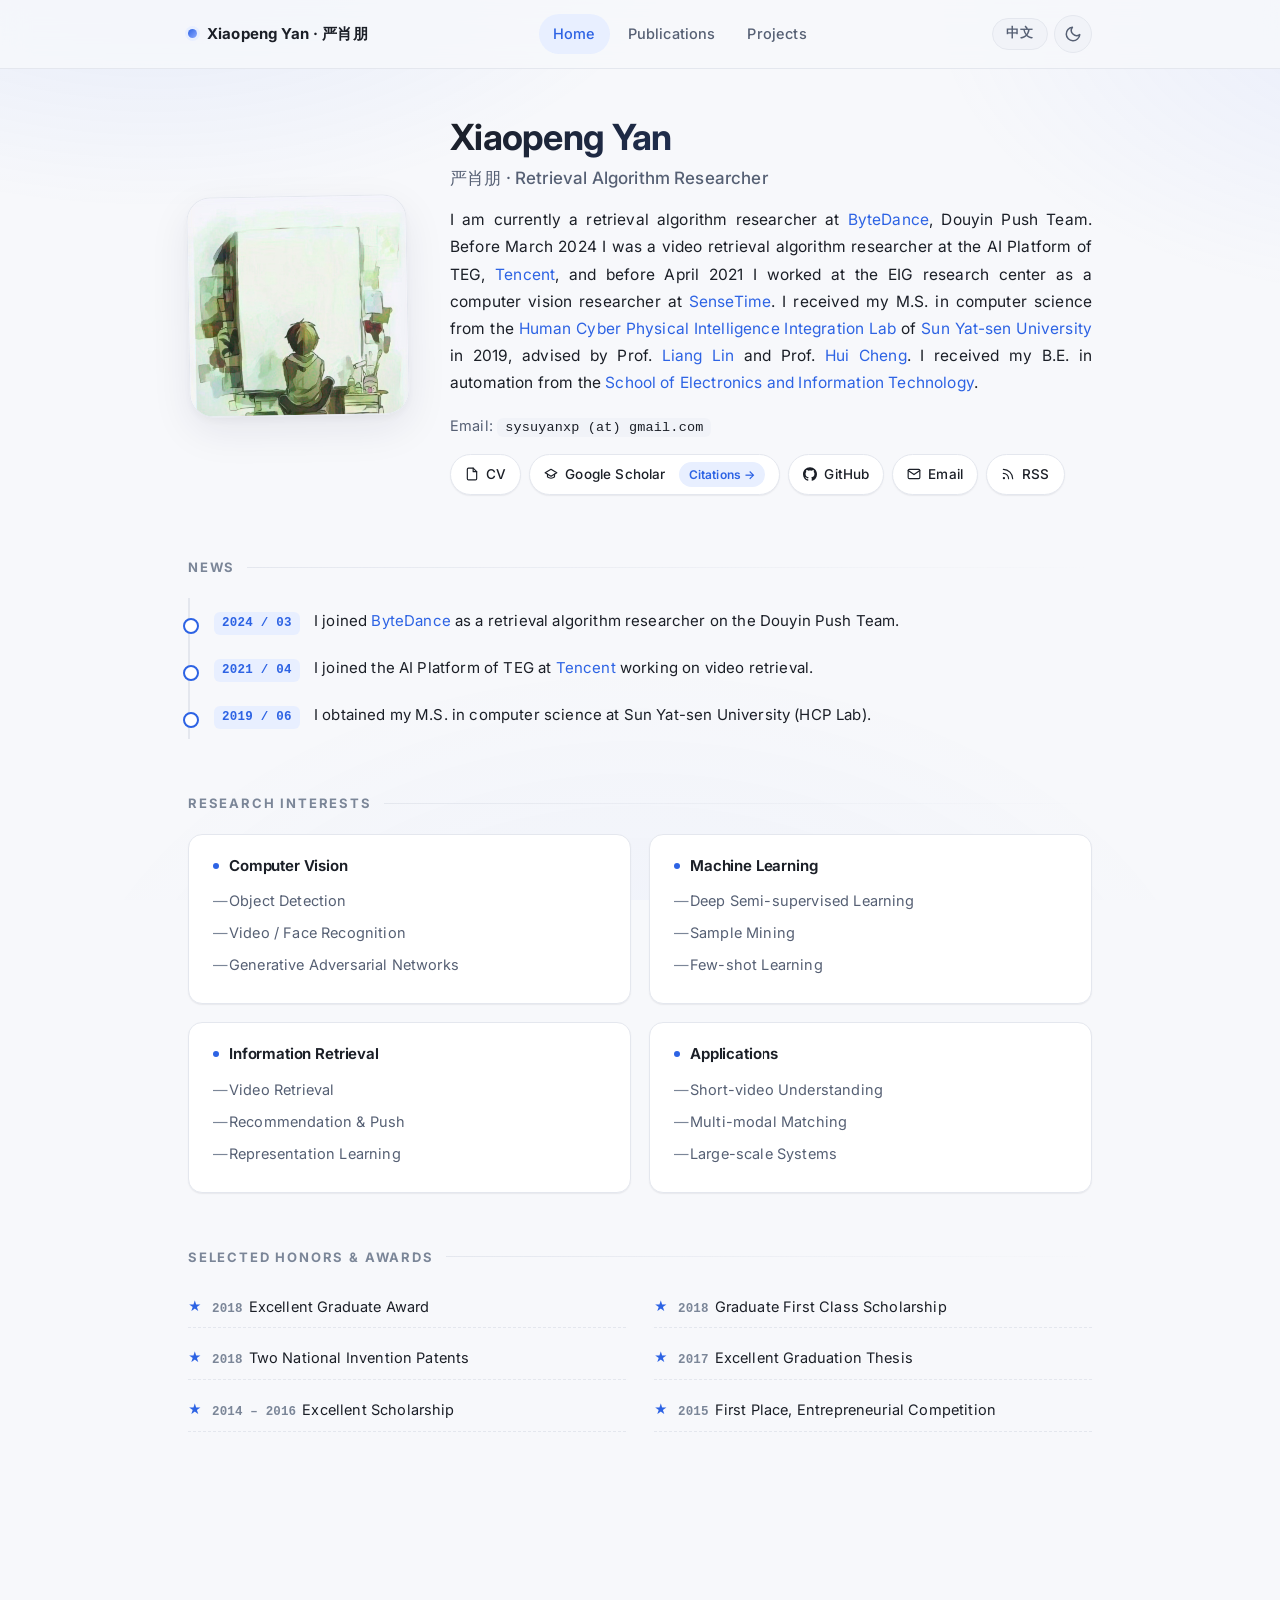
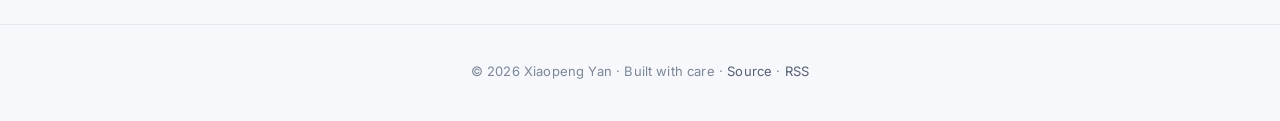
==== commit 64a71b09: "Site optimizations: SEO, a11y, i18n, filter/BibTeX, 404, RSS, CI - SEO: OG/Twitter meta, Person/Scho" ====
--- a/index.html
+++ b/index.html
@@ -5,12 +5,37 @@
     <meta http-equiv="X-UA-Compatible" content="IE=edge">
     <meta name="viewport" content="width=device-width, initial-scale=1, shrink-to-fit=no">
     <meta name="baidu-site-verification" content="codeva-Ey59HhZwY2">
+
     <title>Xiaopeng Yan (严肖朋) — Personal Homepage</title>
-    <meta name="description" content="Xiaopeng Yan (严肖朋) — Retrieval algorithm researcher at ByteDance. Homepage.">
-    <meta name="keyword" content="严肖朋,Xiaopeng Yan,yanxp,yan xiaopeng">
-    <meta property="og:title" content="Xiaopeng Yan (严肖朋)">
-    <meta property="og:description" content="Xiaopeng Yan's Homepage.">
+    <meta name="description" content="Xiaopeng Yan (严肖朋) — retrieval algorithm researcher at ByteDance. Computer vision, multi-modal retrieval, recommendation.">
+    <meta name="keywords" content="严肖朋, Xiaopeng Yan, yanxp, yan xiaopeng, retrieval, computer vision, recommendation, ByteDance">
+    <meta name="author" content="Xiaopeng Yan">
+    <link rel="canonical" href="https://yanxp.github.io/">
+    <link rel="alternate" type="application/rss+xml" title="Xiaopeng Yan — News" href="https://yanxp.github.io/feed.xml">
+
+    <!-- Open Graph -->
     <meta property="og:type" content="website">
+    <meta property="og:site_name" content="Xiaopeng Yan">
+    <meta property="og:title" content="Xiaopeng Yan (严肖朋) — Personal Homepage">
+    <meta property="og:description" content="Retrieval algorithm researcher at ByteDance. Computer vision, multi-modal retrieval, recommendation.">
+    <meta property="og:url" content="https://yanxp.github.io/">
+    <meta property="og:image" content="https://yanxp.github.io/imgs/yanxp_pic_1.jpg">
+    <meta property="og:locale" content="en_US">
+    <meta property="og:locale:alternate" content="zh_CN">
+
+    <!-- Twitter Card -->
+    <meta name="twitter:card" content="summary_large_image">
+    <meta name="twitter:title" content="Xiaopeng Yan (严肖朋)">
+    <meta name="twitter:description" content="Retrieval algorithm researcher at ByteDance. Personal homepage.">
+    <meta name="twitter:image" content="https://yanxp.github.io/imgs/yanxp_pic_1.jpg">
+
+    <!-- Favicons -->
+    <link rel="icon" type="image/svg+xml" href="./favicon.svg">
+    <link rel="apple-touch-icon" href="./apple-touch-icon.svg">
+
+    <!-- Theme color -->
+    <meta name="theme-color" content="#2d63e4" media="(prefers-color-scheme: light)">
+    <meta name="theme-color" content="#0f1117" media="(prefers-color-scheme: dark)">
 
     <link rel="preconnect" href="https://fonts.googleapis.com">
     <link rel="preconnect" href="https://fonts.gstatic.com" crossorigin>
@@ -18,6 +43,27 @@
     <link rel="stylesheet" href="./assets/css/style.css">
     <script src="./assets/js/main.js"></script>
 
+    <!-- Structured data: Person -->
+    <script type="application/ld+json">
+    {
+        "@context": "https://schema.org",
+        "@type": "Person",
+        "name": "Xiaopeng Yan",
+        "alternateName": "严肖朋",
+        "url": "https://yanxp.github.io/",
+        "image": "https://yanxp.github.io/imgs/yanxp_pic_1.jpg",
+        "email": "mailto:sysuyanxp@gmail.com",
+        "jobTitle": "Retrieval Algorithm Researcher",
+        "worksFor": { "@type": "Organization", "name": "ByteDance" },
+        "alumniOf": { "@type": "CollegeOrUniversity", "name": "Sun Yat-sen University" },
+        "sameAs": [
+            "https://github.com/yanxp",
+            "https://scholar.google.com/citations?user=dwSBmqkAAAAJ"
+        ]
+    }
+    </script>
+
+    <!-- Analytics (Baidu — primary) -->
     <script>
         var _hmt = _hmt || [];
         (function () {
@@ -27,8 +73,16 @@
             s.parentNode.insertBefore(hm, s);
         })();
     </script>
+    <!--
+      Optional privacy-friendly analytics that works globally.
+      Sign up at https://www.goatcounter.com/ then uncomment:
+      <script data-goatcounter="https://YOURCODE.goatcounter.com/count"
+              async src="//gc.zgo.at/count.js"></script>
+    -->
 </head>
 <body>
+    <a class="skip-link" href="#main"><span data-lang-en>Skip to content</span><span data-lang-zh>跳到正文</span></a>
+
     <nav class="nav" aria-label="Primary">
         <div class="nav-inner">
             <a class="nav-brand" href="./index.html">
@@ -36,27 +90,31 @@
                 <span>Xiaopeng Yan · 严肖朋</span>
             </a>
             <ul class="nav-links">
-                <li><a href="./index.html" class="active">Home</a></li>
-                <li><a href="./Publication.html">Publications</a></li>
-                <li><a href="./Project.html">Projects</a></li>
+                <li><a href="./index.html" class="active"><span data-lang-en>Home</span><span data-lang-zh>首页</span></a></li>
+                <li><a href="./Publication.html"><span data-lang-en>Publications</span><span data-lang-zh>论文</span></a></li>
+                <li><a href="./Project.html"><span data-lang-en>Projects</span><span data-lang-zh>项目</span></a></li>
             </ul>
             <div class="nav-right">
-                <button class="theme-toggle" type="button" aria-label="Toggle color theme" title="Toggle theme">
-                    <svg class="icon-moon" viewBox="0 0 24 24" fill="none" stroke="currentColor" stroke-width="2" stroke-linecap="round" stroke-linejoin="round"><path d="M21 12.79A9 9 0 1 1 11.21 3 7 7 0 0 0 21 12.79z"/></svg>
-                    <svg class="icon-sun" viewBox="0 0 24 24" fill="none" stroke="currentColor" stroke-width="2" stroke-linecap="round" stroke-linejoin="round"><circle cx="12" cy="12" r="4"/><path d="M12 2v2M12 20v2M4.93 4.93l1.41 1.41M17.66 17.66l1.41 1.41M2 12h2M20 12h2M4.93 19.07l1.41-1.41M17.66 6.34l1.41-1.41"/></svg>
+                <button class="lang-toggle" type="button" aria-label="Switch language" title="Language">中文</button>
+                <button class="theme-toggle" type="button" aria-label="Toggle color theme" aria-pressed="false" title="Toggle theme">
+                    <svg class="icon-moon" viewBox="0 0 24 24" fill="none" stroke="currentColor" stroke-width="2" stroke-linecap="round" stroke-linejoin="round" aria-hidden="true"><path d="M21 12.79A9 9 0 1 1 11.21 3 7 7 0 0 0 21 12.79z"/></svg>
+                    <svg class="icon-sun" viewBox="0 0 24 24" fill="none" stroke="currentColor" stroke-width="2" stroke-linecap="round" stroke-linejoin="round" aria-hidden="true"><circle cx="12" cy="12" r="4"/><path d="M12 2v2M12 20v2M4.93 4.93l1.41 1.41M17.66 17.66l1.41 1.41M2 12h2M20 12h2M4.93 19.07l1.41-1.41M17.66 6.34l1.41-1.41"/></svg>
                 </button>
             </div>
         </div>
     </nav>
 
-    <main>
+    <main id="main">
         <!-- ================= Hero ================= -->
         <section class="hero" aria-label="Introduction">
-            <img class="hero-avatar" src="./imgs/yanxp_pic_1.jpg" alt="Portrait of Xiaopeng Yan">
+            <img class="hero-avatar" src="./imgs/yanxp_pic_1.jpg" alt="Portrait of Xiaopeng Yan" width="220" height="220" fetchpriority="high">
             <div>
                 <h1 class="hero-name">Xiaopeng Yan</h1>
-                <div class="hero-subtitle">严肖朋 · Retrieval Algorithm Researcher</div>
-                <p class="hero-bio">
+                <div class="hero-subtitle">
+                    <span data-lang-en>严肖朋 · Retrieval Algorithm Researcher</span>
+                    <span data-lang-zh>严肖朋 · 检索算法研究员</span>
+                </div>
+                <p class="hero-bio" data-lang-en>
                     I am currently a retrieval algorithm researcher at <a href="https://www.bytedance.com/">ByteDance</a>,
                     Douyin Push Team. Before March 2024 I was a video retrieval algorithm researcher at the AI Platform
                     of TEG, <a href="https://www.tencent.com/">Tencent</a>, and before April 2021 I worked at the EIG
@@ -68,72 +126,100 @@
                     Prof. <a href="http://sdcs.sysu.edu.cn/content/2504">Hui Cheng</a>. I received my B.E.
                     in automation from the <a href="http://seit.sysu.edu.cn/">School of Electronics and Information Technology</a>.
                 </p>
-                <p class="hero-meta">Email: <code>sysuyanxp (at) gmail.com</code></p>
+                <p class="hero-bio" data-lang-zh>
+                    我目前是<a href="https://www.bytedance.com/">字节跳动</a>抖音推送团队的检索算法研究员。
+                    2024 年 3 月以前，我在<a href="https://www.tencent.com/">腾讯</a> TEG AI 平台担任视频检索算法研究员；
+                    2021 年 4 月以前，在<a href="https://www.sensetime.com/">商汤</a> EIG 研究中心担任计算机视觉研究员。
+                    我于 2019 年在<a href="http://www.sysu.edu.cn">中山大学</a>
+                    <a href="http://www.sysu-hcp.net/home/">人机物智能融合实验室 (HCP Lab)</a>获得计算机科学硕士学位，
+                    师从<a href="http://www.linliang.net/">林倞</a>教授与<a href="http://sdcs.sysu.edu.cn/content/2504">成慧</a>教授；
+                    本科毕业于<a href="http://seit.sysu.edu.cn/">电子与信息工程学院</a>自动化专业。
+                </p>
+                <p class="hero-meta">
+                    <span data-lang-en>Email:</span><span data-lang-zh>邮箱：</span>
+                    <code>sysuyanxp (at) gmail.com</code>
+                </p>
                 <div class="hero-links">
                     <a class="chip" href="./files/CV_XiaopengYan.pdf">
-                        <svg viewBox="0 0 24 24" fill="none" stroke="currentColor" stroke-width="2" stroke-linecap="round" stroke-linejoin="round"><path d="M14 2H6a2 2 0 0 0-2 2v16a2 2 0 0 0 2 2h12a2 2 0 0 0 2-2V8z"/><polyline points="14 2 14 8 20 8"/></svg>
+                        <svg viewBox="0 0 24 24" fill="none" stroke="currentColor" stroke-width="2" stroke-linecap="round" stroke-linejoin="round" aria-hidden="true"><path d="M14 2H6a2 2 0 0 0-2 2v16a2 2 0 0 0 2 2h12a2 2 0 0 0 2-2V8z"/><polyline points="14 2 14 8 20 8"/></svg>
                         CV
                     </a>
-                    <a class="chip" href="https://scholar.google.com/citations?user=dwSBmqkAAAAJ&hl=zh-TW">
-                        <svg viewBox="0 0 24 24" fill="none" stroke="currentColor" stroke-width="2" stroke-linecap="round" stroke-linejoin="round"><path d="M22 10L12 4 2 10l10 6 10-6z"/><path d="M6 12v5c3 3 9 3 12 0v-5"/></svg>
+                    <a class="chip" href="https://scholar.google.com/citations?user=dwSBmqkAAAAJ&amp;hl=en">
+                        <svg viewBox="0 0 24 24" fill="none" stroke="currentColor" stroke-width="2" stroke-linecap="round" stroke-linejoin="round" aria-hidden="true"><path d="M22 10L12 4 2 10l10 6 10-6z"/><path d="M6 12v5c3 3 9 3 12 0v-5"/></svg>
                         Google Scholar
+                        <span class="scholar-badge" title="View citations on Google Scholar">Citations →</span>
                     </a>
                     <a class="chip" href="https://github.com/yanxp">
-                        <svg viewBox="0 0 24 24" fill="currentColor"><path d="M12 .297c-6.63 0-12 5.373-12 12 0 5.303 3.438 9.8 8.205 11.385.6.113.82-.258.82-.577 0-.285-.01-1.04-.015-2.04-3.338.724-4.042-1.61-4.042-1.61-.546-1.387-1.333-1.756-1.333-1.756-1.09-.745.084-.729.084-.729 1.205.084 1.838 1.236 1.838 1.236 1.07 1.835 2.809 1.305 3.495.998.108-.776.417-1.305.76-1.605-2.665-.305-5.466-1.335-5.466-5.93 0-1.31.465-2.38 1.235-3.22-.135-.303-.54-1.523.105-3.176 0 0 1.005-.322 3.3 1.23.96-.267 1.98-.399 3-.405 1.02.006 2.04.138 3 .405 2.28-1.552 3.285-1.23 3.285-1.23.645 1.653.24 2.873.12 3.176.765.84 1.23 1.91 1.23 3.22 0 4.61-2.805 5.625-5.475 5.92.42.36.81 1.096.81 2.22 0 1.606-.015 2.896-.015 3.286 0 .315.21.69.825.57C20.565 22.092 24 17.592 24 12.297c0-6.627-5.373-12-12-12"/></svg>
+                        <svg viewBox="0 0 24 24" fill="currentColor" aria-hidden="true"><path d="M12 .297c-6.63 0-12 5.373-12 12 0 5.303 3.438 9.8 8.205 11.385.6.113.82-.258.82-.577 0-.285-.01-1.04-.015-2.04-3.338.724-4.042-1.61-4.042-1.61-.546-1.387-1.333-1.756-1.333-1.756-1.09-.745.084-.729.084-.729 1.205.084 1.838 1.236 1.838 1.236 1.07 1.835 2.809 1.305 3.495.998.108-.776.417-1.305.76-1.605-2.665-.305-5.466-1.335-5.466-5.93 0-1.31.465-2.38 1.235-3.22-.135-.303-.54-1.523.105-3.176 0 0 1.005-.322 3.3 1.23.96-.267 1.98-.399 3-.405 1.02.006 2.04.138 3 .405 2.28-1.552 3.285-1.23 3.285-1.23.645 1.653.24 2.873.12 3.176.765.84 1.23 1.91 1.23 3.22 0 4.61-2.805 5.625-5.475 5.92.42.36.81 1.096.81 2.22 0 1.606-.015 2.896-.015 3.286 0 .315.21.69.825.57C20.565 22.092 24 17.592 24 12.297c0-6.627-5.373-12-12-12"/></svg>
                         GitHub
                     </a>
                     <a class="chip" href="mailto:sysuyanxp@gmail.com">
-                        <svg viewBox="0 0 24 24" fill="none" stroke="currentColor" stroke-width="2" stroke-linecap="round" stroke-linejoin="round"><path d="M4 4h16c1.1 0 2 .9 2 2v12c0 1.1-.9 2-2 2H4c-1.1 0-2-.9-2-2V6c0-1.1.9-2 2-2z"/><polyline points="22,6 12,13 2,6"/></svg>
+                        <svg viewBox="0 0 24 24" fill="none" stroke="currentColor" stroke-width="2" stroke-linecap="round" stroke-linejoin="round" aria-hidden="true"><path d="M4 4h16c1.1 0 2 .9 2 2v12c0 1.1-.9 2-2 2H4c-1.1 0-2-.9-2-2V6c0-1.1.9-2 2-2z"/><polyline points="22,6 12,13 2,6"/></svg>
                         Email
                     </a>
+                    <a class="chip" href="./feed.xml" title="RSS feed">
+                        <svg viewBox="0 0 24 24" fill="none" stroke="currentColor" stroke-width="2" stroke-linecap="round" stroke-linejoin="round" aria-hidden="true"><path d="M4 11a9 9 0 0 1 9 9"/><path d="M4 4a16 16 0 0 1 16 16"/><circle cx="5" cy="19" r="1"/></svg>
+                        RSS
+                    </a>
                 </div>
             </div>
         </section>
 
         <!-- ================= News ================= -->
-        <section class="section" aria-labelledby="news-title">
-            <h2 class="section-title" id="news-title">News</h2>
+        <section class="section" aria-labelledby="news-title" id="news">
+            <h2 class="section-title" id="news-title"><span data-lang-en>News</span><span data-lang-zh>动态</span></h2>
             <ul class="news">
-                <li><span class="date">2024 / 03</span>I joined <a href="https://www.bytedance.com/">ByteDance</a> as a retrieval algorithm researcher on the Douyin Push Team.</li>
-                <li><span class="date">2021 / 04</span>I joined the AI Platform of TEG at <a href="https://www.tencent.com/">Tencent</a> working on video retrieval.</li>
-                <li><span class="date">2019 / 06</span>I obtained my M.S. in computer science at Sun Yat-sen University (HCP Lab).</li>
+                <li><span class="date">2024 / 03</span>
+                    <span data-lang-en>I joined <a href="https://www.bytedance.com/">ByteDance</a> as a retrieval algorithm researcher on the Douyin Push Team.</span>
+                    <span data-lang-zh>加入<a href="https://www.bytedance.com/">字节跳动</a>抖音推送团队，任检索算法研究员。</span>
+                </li>
+                <li><span class="date">2021 / 04</span>
+                    <span data-lang-en>I joined the AI Platform of TEG at <a href="https://www.tencent.com/">Tencent</a> working on video retrieval.</span>
+                    <span data-lang-zh>加入<a href="https://www.tencent.com/">腾讯</a> TEG AI 平台，方向为视频检索。</span>
+                </li>
+                <li><span class="date">2019 / 06</span>
+                    <span data-lang-en>I obtained my M.S. in computer science at Sun Yat-sen University (HCP Lab).</span>
+                    <span data-lang-zh>获得中山大学 HCP Lab 计算机科学硕士学位。</span>
+                </li>
             </ul>
         </section>
 
         <!-- ================= Research Interests ================= -->
         <section class="section" aria-labelledby="interest-title">
-            <h2 class="section-title" id="interest-title">Research Interests</h2>
+            <h2 class="section-title" id="interest-title">
+                <span data-lang-en>Research Interests</span><span data-lang-zh>研究兴趣</span>
+            </h2>
             <div class="interests">
                 <div class="interest-card">
-                    <h3><span class="tag"></span>Computer Vision</h3>
-                    <ul>
-                        <li>Object Detection</li>
-                        <li>Video / Face Recognition</li>
-                        <li>Generative Adversarial Networks</li>
-                    </ul>
-                </div>
-                <div class="interest-card">
-                    <h3><span class="tag"></span>Machine Learning</h3>
-                    <ul>
-                        <li>Deep Semi-supervised Learning</li>
-                        <li>Sample Mining</li>
-                        <li>Few-shot Learning</li>
-                    </ul>
-                </div>
-                <div class="interest-card">
-                    <h3><span class="tag"></span>Information Retrieval</h3>
-                    <ul>
-                        <li>Video Retrieval</li>
-                        <li>Recommendation &amp; Push</li>
-                        <li>Representation Learning</li>
-                    </ul>
-                </div>
-                <div class="interest-card">
-                    <h3><span class="tag"></span>Applications</h3>
-                    <ul>
-                        <li>Short-video Understanding</li>
-                        <li>Multi-modal Matching</li>
-                        <li>Large-scale Systems</li>
+                    <h3><span class="tag"></span><span data-lang-en>Computer Vision</span><span data-lang-zh>计算机视觉</span></h3>
+                    <ul>
+                        <li><span data-lang-en>Object Detection</span><span data-lang-zh>目标检测</span></li>
+                        <li><span data-lang-en>Video / Face Recognition</span><span data-lang-zh>视频 / 人脸识别</span></li>
+                        <li><span data-lang-en>Generative Adversarial Networks</span><span data-lang-zh>生成对抗网络</span></li>
+                    </ul>
+                </div>
+                <div class="interest-card">
+                    <h3><span class="tag"></span><span data-lang-en>Machine Learning</span><span data-lang-zh>机器学习</span></h3>
+                    <ul>
+                        <li><span data-lang-en>Deep Semi-supervised Learning</span><span data-lang-zh>深度半监督学习</span></li>
+                        <li><span data-lang-en>Sample Mining</span><span data-lang-zh>样本挖掘</span></li>
+                        <li><span data-lang-en>Few-shot Learning</span><span data-lang-zh>少样本学习</span></li>
+                    </ul>
+                </div>
+                <div class="interest-card">
+                    <h3><span class="tag"></span><span data-lang-en>Information Retrieval</span><span data-lang-zh>信息检索</span></h3>
+                    <ul>
+                        <li><span data-lang-en>Video Retrieval</span><span data-lang-zh>视频检索</span></li>
+                        <li><span data-lang-en>Recommendation &amp; Push</span><span data-lang-zh>推荐与推送</span></li>
+                        <li><span data-lang-en>Representation Learning</span><span data-lang-zh>表征学习</span></li>
+                    </ul>
+                </div>
+                <div class="interest-card">
+                    <h3><span class="tag"></span><span data-lang-en>Applications</span><span data-lang-zh>应用方向</span></h3>
+                    <ul>
+                        <li><span data-lang-en>Short-video Understanding</span><span data-lang-zh>短视频理解</span></li>
+                        <li><span data-lang-en>Multi-modal Matching</span><span data-lang-zh>多模态匹配</span></li>
+                        <li><span data-lang-en>Large-scale Systems</span><span data-lang-zh>大规模系统</span></li>
                     </ul>
                 </div>
             </div>
@@ -141,21 +227,24 @@
 
         <!-- ================= Honors ================= -->
         <section class="section" aria-labelledby="honors-title">
-            <h2 class="section-title" id="honors-title">Selected Honors &amp; Awards</h2>
+            <h2 class="section-title" id="honors-title">
+                <span data-lang-en>Selected Honors &amp; Awards</span><span data-lang-zh>荣誉与奖项</span>
+            </h2>
             <ul class="awards">
-                <li><span class="year">2018</span>Excellent Graduate Award</li>
-                <li><span class="year">2018</span>Graduate First Class Scholarship</li>
-                <li><span class="year">2018</span>Two National Invention Patents</li>
-                <li><span class="year">2017</span>Excellent Graduation Thesis</li>
-                <li><span class="year">2014 – 2016</span>Excellent Scholarship</li>
-                <li><span class="year">2015</span>First Place, Entrepreneurial Competition</li>
+                <li><span class="year">2018</span><span data-lang-en>Excellent Graduate Award</span><span data-lang-zh>优秀毕业生</span></li>
+                <li><span class="year">2018</span><span data-lang-en>Graduate First Class Scholarship</span><span data-lang-zh>研究生一等奖学金</span></li>
+                <li><span class="year">2018</span><span data-lang-en>Two National Invention Patents</span><span data-lang-zh>两项国家发明专利</span></li>
+                <li><span class="year">2017</span><span data-lang-en>Excellent Graduation Thesis</span><span data-lang-zh>优秀毕业论文</span></li>
+                <li><span class="year">2014 – 2016</span><span data-lang-en>Excellent Scholarship</span><span data-lang-zh>优秀奖学金</span></li>
+                <li><span class="year">2015</span><span data-lang-en>First Place, Entrepreneurial Competition</span><span data-lang-zh>创业大赛一等奖</span></li>
             </ul>
         </section>
     </main>
 
     <footer>
-        © <span id="year">2024</span> Xiaopeng Yan · Built with care · <a href="https://github.com/yanxp/yanxp.github.io">Source</a>
-        <script>document.getElementById('year').textContent = new Date().getFullYear();</script>
+        © <span id="year">2024</span> Xiaopeng Yan · Built with care ·
+        <a href="https://github.com/yanxp/yanxp.github.io">Source</a> ·
+        <a href="./feed.xml">RSS</a>
     </footer>
 </body>
 </html>
--- a/assets/css/style.css
+++ b/assets/css/style.css
@@ -789,3 +789,306 @@
     white-space: nowrap;
     border: 0;
 }
+
+/* =============== Skip link (a11y) =============== */
+.skip-link {
+    position: absolute;
+    left: -9999px;
+    top: 8px;
+    z-index: 100;
+    background: var(--accent);
+    color: #fff;
+    padding: 10px 16px;
+    border-radius: 10px;
+    font-weight: 600;
+    text-decoration: none;
+}
+
+.skip-link:focus {
+    left: 8px;
+    outline: 2px solid #fff;
+    outline-offset: 2px;
+}
+
+/* =============== Language toggle =============== */
+.lang-toggle {
+    cursor: pointer;
+    height: 32px;
+    min-width: 56px;
+    padding: 0 12px;
+    display: inline-flex;
+    align-items: center;
+    justify-content: center;
+    gap: 4px;
+    border-radius: 999px;
+    background: var(--bg-soft);
+    border: 1px solid var(--border);
+    color: var(--fg-muted);
+    font-family: var(--font-sans);
+    font-size: 12.5px;
+    font-weight: 600;
+    letter-spacing: 0.04em;
+    transition: all var(--transition);
+}
+
+.lang-toggle:hover {
+    color: var(--fg);
+    border-color: var(--border-strong);
+}
+
+html[data-lang="zh"] [data-lang-en],
+html:not([data-lang="zh"]) [data-lang-zh] {
+    display: none;
+}
+
+/* =============== 404 page =============== */
+.not-found {
+    text-align: center;
+    padding: 80px 0 120px;
+}
+
+.not-found-code {
+    font-size: clamp(80px, 18vw, 180px);
+    font-weight: 800;
+    line-height: 1;
+    background: linear-gradient(135deg, var(--accent), #8caaff);
+    -webkit-background-clip: text;
+    background-clip: text;
+    color: transparent;
+    letter-spacing: -0.04em;
+    margin-bottom: 8px;
+}
+
+.not-found-title {
+    font-size: 28px;
+    margin: 0 0 12px;
+}
+
+.not-found-text {
+    color: var(--fg-muted);
+    max-width: 540px;
+    margin: 0 auto 28px;
+    text-align: center;
+}
+
+.not-found-actions {
+    display: inline-flex;
+    flex-wrap: wrap;
+    gap: 10px;
+    justify-content: center;
+}
+
+/* =============== Publications filter =============== */
+.pub-filter {
+    display: flex;
+    flex-wrap: wrap;
+    gap: 8px;
+    padding: 14px 16px;
+    margin: 0 0 28px;
+    background: var(--bg-elev);
+    border: 1px solid var(--border);
+    border-radius: var(--radius);
+    box-shadow: var(--shadow-sm);
+    align-items: center;
+}
+
+.pub-filter-group {
+    display: inline-flex;
+    flex-wrap: wrap;
+    gap: 6px;
+    align-items: center;
+}
+
+.pub-filter-label {
+    font-size: 12px;
+    font-weight: 600;
+    letter-spacing: 0.08em;
+    text-transform: uppercase;
+    color: var(--fg-soft);
+    margin-right: 4px;
+}
+
+.pub-filter-btn {
+    display: inline-flex;
+    align-items: center;
+    padding: 5px 12px;
+    font-size: 13px;
+    font-weight: 600;
+    font-family: var(--font-sans);
+    color: var(--fg-muted);
+    background: transparent;
+    border: 1px solid var(--border);
+    border-radius: 999px;
+    cursor: pointer;
+    transition: all var(--transition);
+}
+
+.pub-filter-btn:hover {
+    color: var(--fg);
+    border-color: var(--border-strong);
+}
+
+.pub-filter-btn[aria-pressed="true"] {
+    color: var(--accent);
+    border-color: var(--accent);
+    background: var(--accent-soft);
+}
+
+.pub.is-hidden {
+    display: none !important;
+}
+
+/* =============== BibTeX copy button =============== */
+.pub-links .bibtex-btn {
+    cursor: pointer;
+    font-family: inherit;
+    font-size: inherit;
+    font-weight: inherit;
+    color: inherit;
+    background: transparent;
+    border: 1px solid var(--border);
+    border-radius: 999px;
+    padding: 4px 12px;
+    transition: all var(--transition);
+}
+
+.pub-links .bibtex-btn:hover {
+    color: var(--accent);
+    border-color: var(--accent);
+    background: var(--accent-soft);
+}
+
+.pub-links .bibtex-btn.is-copied {
+    color: #16a34a;
+    border-color: #16a34a;
+    background: rgba(34, 197, 94, 0.1);
+}
+
+html[data-theme="dark"] .pub-links .bibtex-btn.is-copied {
+    color: #4ade80;
+    border-color: #4ade80;
+    background: rgba(74, 222, 128, 0.15);
+}
+
+/* =============== Scholar badge =============== */
+.scholar-badge {
+    display: inline-flex;
+    align-items: center;
+    gap: 6px;
+    padding: 3px 10px;
+    font-size: 12px;
+    font-weight: 600;
+    color: var(--accent);
+    background: var(--accent-soft);
+    border-radius: 999px;
+    vertical-align: middle;
+    margin-left: 6px;
+}
+
+/* =============== Accessibility: focus visible =============== */
+:focus-visible {
+    outline: 2px solid var(--accent);
+    outline-offset: 2px;
+    border-radius: 4px;
+}
+
+button:focus-visible,
+a:focus-visible {
+    outline-offset: 3px;
+}
+
+/* =============== Better contrast (tweaks) =============== */
+html[data-theme="dark"] {
+    --fg-soft: #8b94a8; /* was #7a8397 — bumped for WCAG AA */
+}
+
+/* =============== Print styles =============== */
+@media print {
+    :root {
+        --bg: #ffffff;
+        --bg-elev: #ffffff;
+        --bg-soft: #ffffff;
+        --fg: #000000;
+        --fg-muted: #222222;
+        --fg-soft: #444444;
+        --border: #cccccc;
+        --accent: #000000;
+        --accent-soft: #f0f0f0;
+        --accent-hover: #000000;
+        --shadow-sm: none;
+        --shadow-md: none;
+        --shadow-lg: none;
+    }
+
+    body::before {
+        display: none;
+    }
+
+    .nav,
+    .theme-toggle,
+    .lang-toggle,
+    .skip-link,
+    .pub-filter,
+    footer a {
+        display: none !important;
+    }
+
+    main {
+        padding: 0;
+        max-width: 100%;
+    }
+
+    a {
+        color: #000;
+        text-decoration: underline;
+    }
+
+    a[href^="http"]::after {
+        content: " (" attr(href) ")";
+        font-size: 10px;
+        color: #555;
+    }
+
+    .hero,
+    .section,
+    .pub,
+    .project,
+    .interest-card,
+    .abstract,
+    .fig {
+        break-inside: avoid;
+        page-break-inside: avoid;
+        box-shadow: none !important;
+        border: 1px solid #ddd !important;
+    }
+
+    .hero-avatar {
+        width: 120px;
+        height: 120px;
+    }
+
+    .pub-img {
+        max-width: 120px;
+    }
+
+    .pub-links,
+    .project-links {
+        display: none;
+    }
+
+    footer {
+        border-top: 1px solid #999;
+    }
+}
+
+/* =============== Reduced motion =============== */
+@media (prefers-reduced-motion: reduce) {
+    *,
+    *::before,
+    *::after {
+        animation-duration: 0.01ms !important;
+        animation-iteration-count: 1 !important;
+        transition-duration: 0.01ms !important;
+        scroll-behavior: auto !important;
+    }
+}
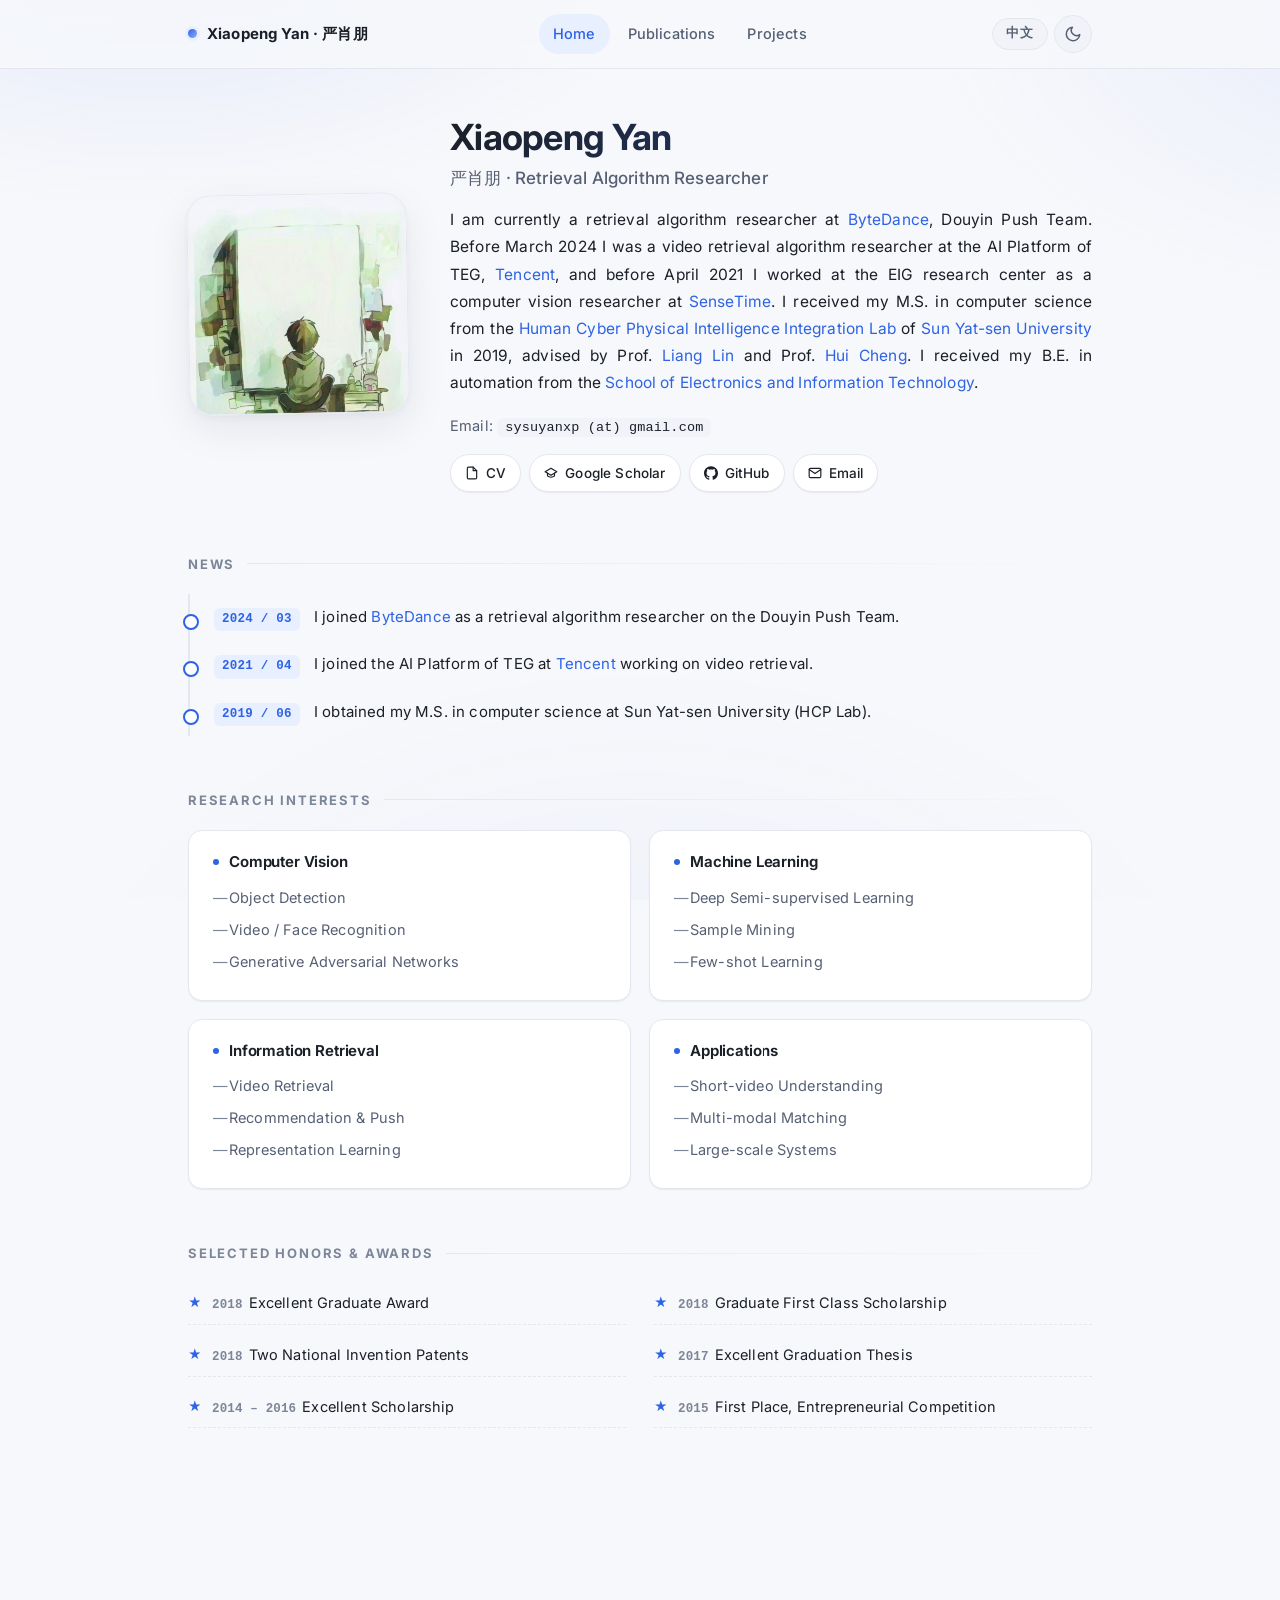
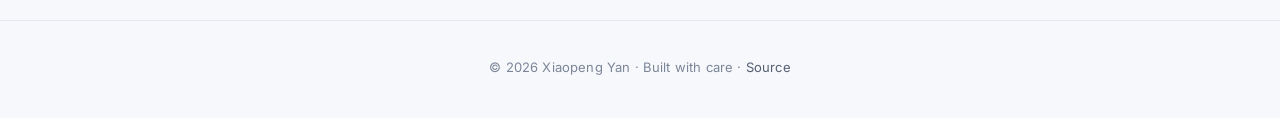
==== commit 56f21e68: "Remove RSS; add dynamic Scholar stats via weekly scraper - Remove feed.xml and all RSS references (l" ====
--- a/index.html
+++ b/index.html
@@ -11,7 +11,6 @@
     <meta name="keywords" content="严肖朋, Xiaopeng Yan, yanxp, yan xiaopeng, retrieval, computer vision, recommendation, ByteDance">
     <meta name="author" content="Xiaopeng Yan">
     <link rel="canonical" href="https://yanxp.github.io/">
-    <link rel="alternate" type="application/rss+xml" title="Xiaopeng Yan — News" href="https://yanxp.github.io/feed.xml">
 
     <!-- Open Graph -->
     <meta property="og:type" content="website">
@@ -147,7 +146,10 @@
                     <a class="chip" href="https://scholar.google.com/citations?user=dwSBmqkAAAAJ&amp;hl=en">
                         <svg viewBox="0 0 24 24" fill="none" stroke="currentColor" stroke-width="2" stroke-linecap="round" stroke-linejoin="round" aria-hidden="true"><path d="M22 10L12 4 2 10l10 6 10-6z"/><path d="M6 12v5c3 3 9 3 12 0v-5"/></svg>
                         Google Scholar
-                        <span class="scholar-badge" title="View citations on Google Scholar">Citations →</span>
+                        <span class="scholar-badge" id="scholar-badge" data-scholar-badge hidden>
+                            <span class="scholar-badge-label">cited</span>
+                            <span class="scholar-badge-value" data-scholar="citations">—</span>
+                        </span>
                     </a>
                     <a class="chip" href="https://github.com/yanxp">
                         <svg viewBox="0 0 24 24" fill="currentColor" aria-hidden="true"><path d="M12 .297c-6.63 0-12 5.373-12 12 0 5.303 3.438 9.8 8.205 11.385.6.113.82-.258.82-.577 0-.285-.01-1.04-.015-2.04-3.338.724-4.042-1.61-4.042-1.61-.546-1.387-1.333-1.756-1.333-1.756-1.09-.745.084-.729.084-.729 1.205.084 1.838 1.236 1.838 1.236 1.07 1.835 2.809 1.305 3.495.998.108-.776.417-1.305.76-1.605-2.665-.305-5.466-1.335-5.466-5.93 0-1.31.465-2.38 1.235-3.22-.135-.303-.54-1.523.105-3.176 0 0 1.005-.322 3.3 1.23.96-.267 1.98-.399 3-.405 1.02.006 2.04.138 3 .405 2.28-1.552 3.285-1.23 3.285-1.23.645 1.653.24 2.873.12 3.176.765.84 1.23 1.91 1.23 3.22 0 4.61-2.805 5.625-5.475 5.92.42.36.81 1.096.81 2.22 0 1.606-.015 2.896-.015 3.286 0 .315.21.69.825.57C20.565 22.092 24 17.592 24 12.297c0-6.627-5.373-12-12-12"/></svg>
@@ -156,10 +158,6 @@
                     <a class="chip" href="mailto:sysuyanxp@gmail.com">
                         <svg viewBox="0 0 24 24" fill="none" stroke="currentColor" stroke-width="2" stroke-linecap="round" stroke-linejoin="round" aria-hidden="true"><path d="M4 4h16c1.1 0 2 .9 2 2v12c0 1.1-.9 2-2 2H4c-1.1 0-2-.9-2-2V6c0-1.1.9-2 2-2z"/><polyline points="22,6 12,13 2,6"/></svg>
                         Email
-                    </a>
-                    <a class="chip" href="./feed.xml" title="RSS feed">
-                        <svg viewBox="0 0 24 24" fill="none" stroke="currentColor" stroke-width="2" stroke-linecap="round" stroke-linejoin="round" aria-hidden="true"><path d="M4 11a9 9 0 0 1 9 9"/><path d="M4 4a16 16 0 0 1 16 16"/><circle cx="5" cy="19" r="1"/></svg>
-                        RSS
                     </a>
                 </div>
             </div>
@@ -243,8 +241,7 @@
 
     <footer>
         © <span id="year">2024</span> Xiaopeng Yan · Built with care ·
-        <a href="https://github.com/yanxp/yanxp.github.io">Source</a> ·
-        <a href="./feed.xml">RSS</a>
+        <a href="https://github.com/yanxp/yanxp.github.io">Source</a>
     </footer>
 </body>
 </html>
--- a/assets/css/style.css
+++ b/assets/css/style.css
@@ -974,15 +974,26 @@
 .scholar-badge {
     display: inline-flex;
     align-items: center;
-    gap: 6px;
-    padding: 3px 10px;
-    font-size: 12px;
+    gap: 5px;
+    padding: 2px 9px;
+    font-size: 11.5px;
     font-weight: 600;
     color: var(--accent);
     background: var(--accent-soft);
     border-radius: 999px;
     vertical-align: middle;
     margin-left: 6px;
+    line-height: 1.4;
+}
+.scholar-badge[hidden] { display: none; }
+.scholar-badge-label {
+    text-transform: uppercase;
+    letter-spacing: 0.06em;
+    font-size: 10px;
+    opacity: 0.75;
+}
+.scholar-badge-value {
+    font-variant-numeric: tabular-nums;
 }
 
 /* =============== Accessibility: focus visible =============== */
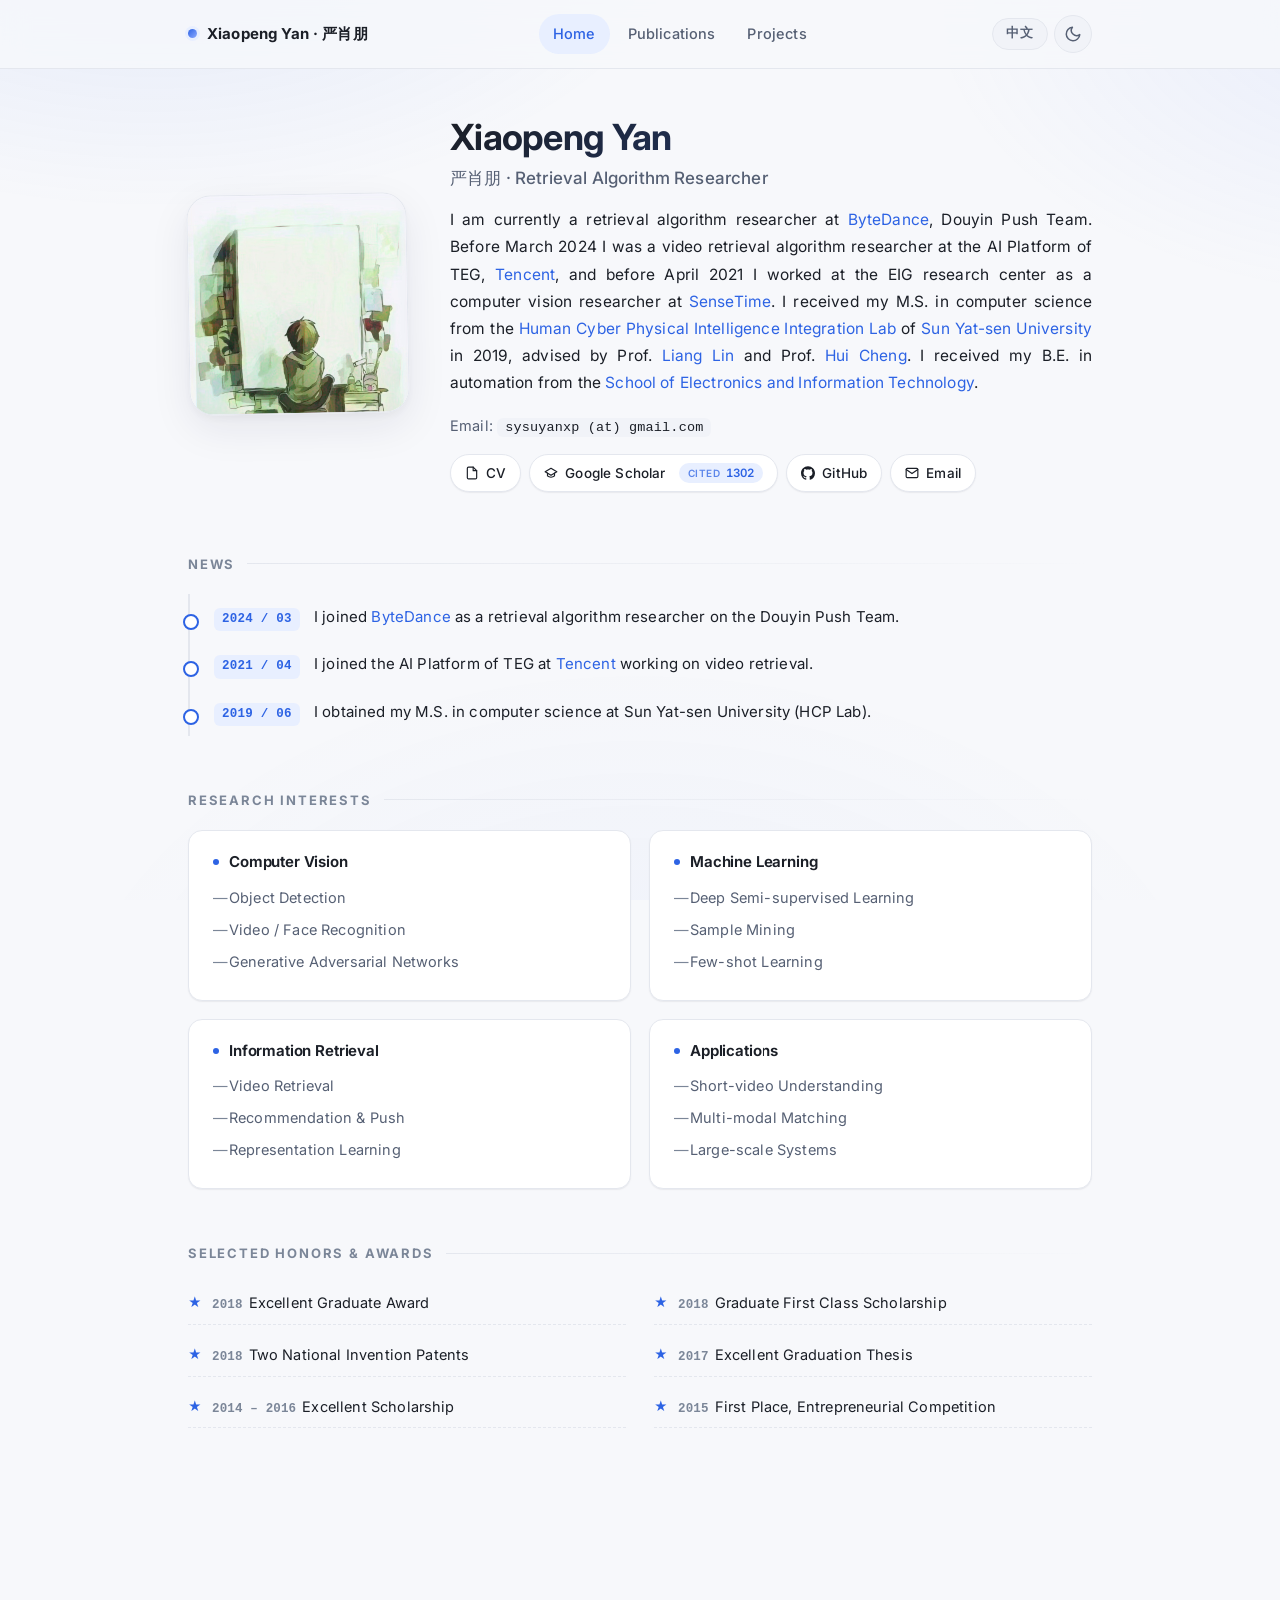
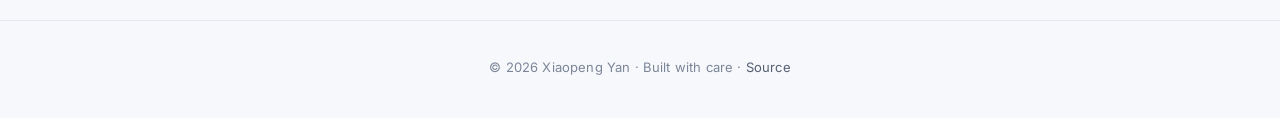
==== commit 4b79cab0: "feat(site): add busuanzi visitor counter to footer Adds a unique-IP-based visit counter that display" ====
--- a/index.html
+++ b/index.html
@@ -242,6 +242,15 @@
     <footer>
         © <span id="year">2024</span> Xiaopeng Yan · Built with care ·
         <a href="https://github.com/yanxp/yanxp.github.io">Source</a>
+        <span class="visit-stats" id="busuanzi_container_site_uv" style="display:none">
+            · <span data-lang-en>Unique visitors:</span><span data-lang-zh>独立访客：</span>
+            <span id="busuanzi_value_site_uv"></span>
+        </span>
+        <span class="visit-stats" id="busuanzi_container_site_pv" style="display:none">
+            · <span data-lang-en>Total views:</span><span data-lang-zh>总访问量：</span>
+            <span id="busuanzi_value_site_pv"></span>
+        </span>
     </footer>
+    <script async src="https://busuanzi.ibruce.info/busuanzi/2.3/busuanzi.pure.mini.js"></script>
 </body>
 </html>
--- a/assets/css/style.css
+++ b/assets/css/style.css
@@ -718,6 +718,17 @@
     color: var(--fg-muted);
 }
 
+footer .visit-stats {
+    color: var(--fg-soft);
+    white-space: nowrap;
+}
+
+footer .visit-stats #busuanzi_value_site_uv,
+footer .visit-stats #busuanzi_value_site_pv {
+    font-variant-numeric: tabular-nums;
+    color: var(--fg-muted);
+}
+
 /* =============== Responsive =============== */
 @media (max-width: 760px) {
     main {
@@ -1040,7 +1051,8 @@
     .lang-toggle,
     .skip-link,
     .pub-filter,
-    footer a {
+    footer a,
+    footer .visit-stats {
         display: none !important;
     }
 
